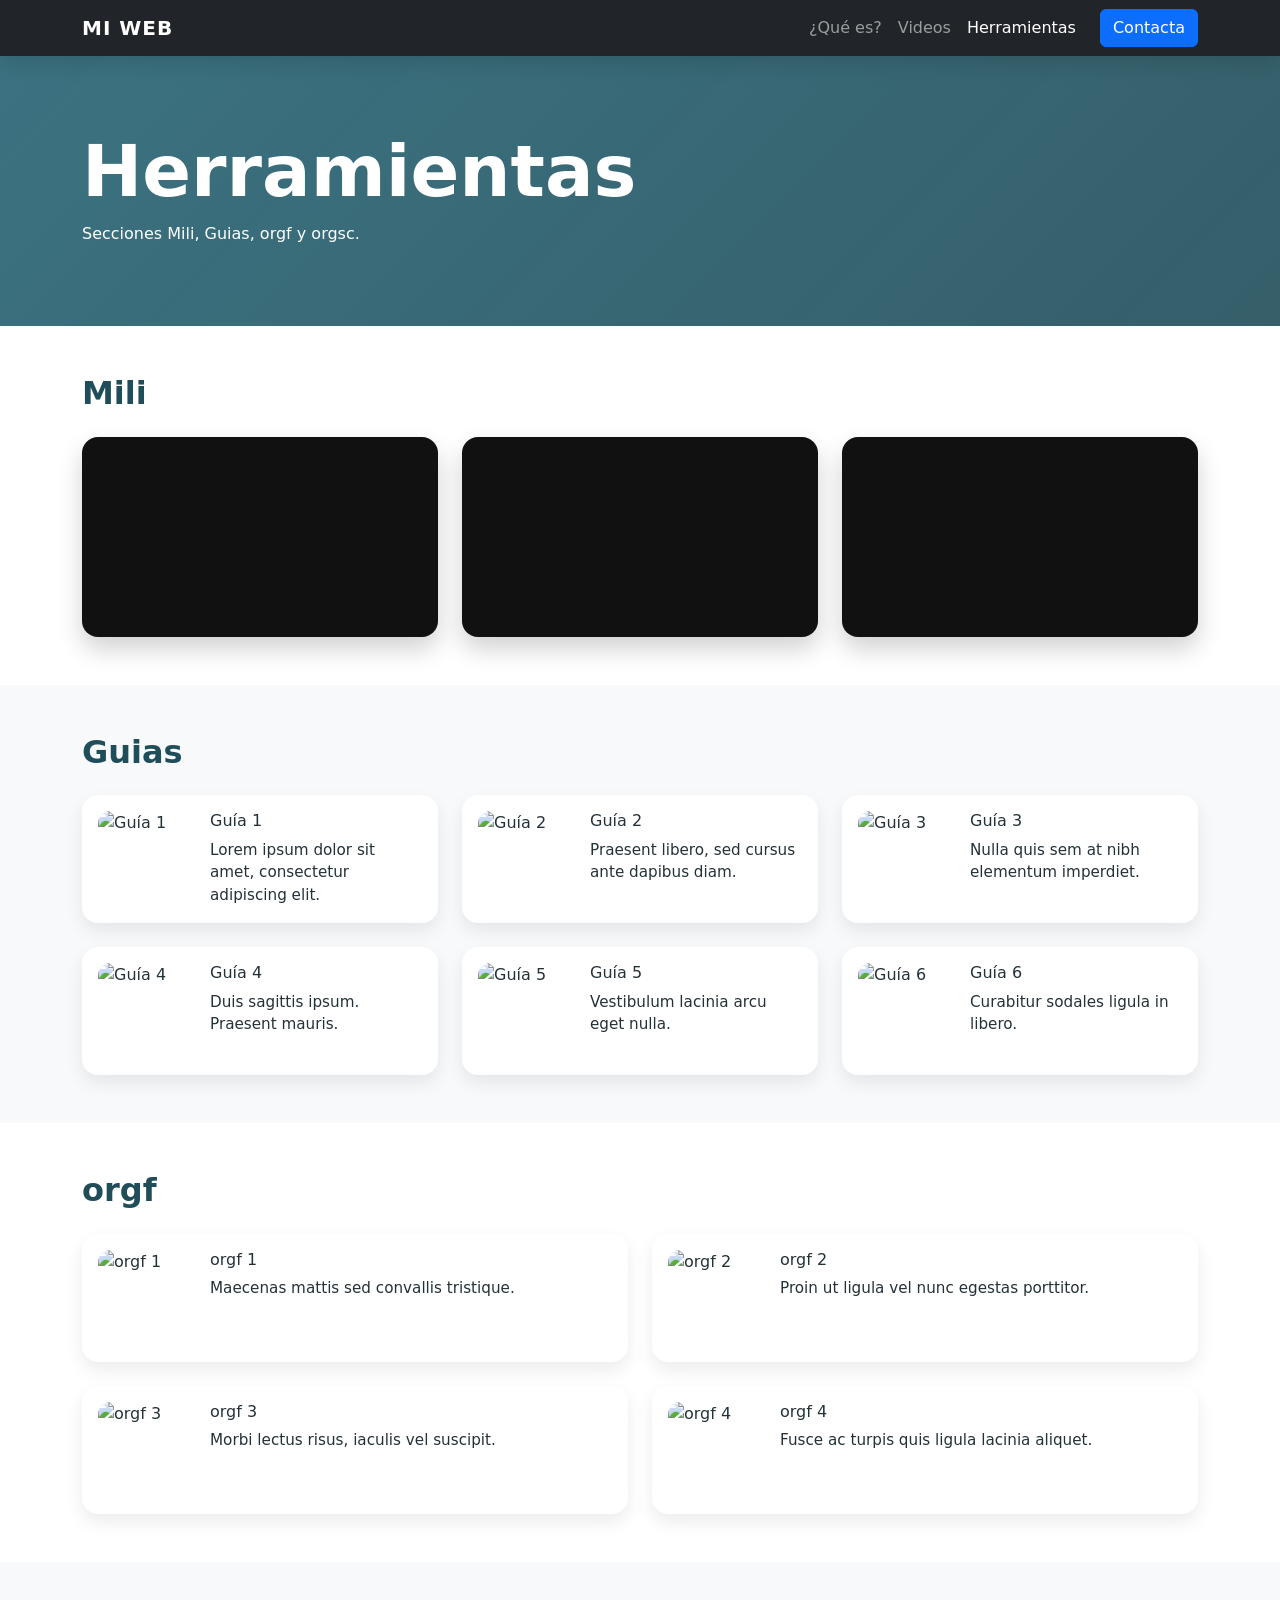
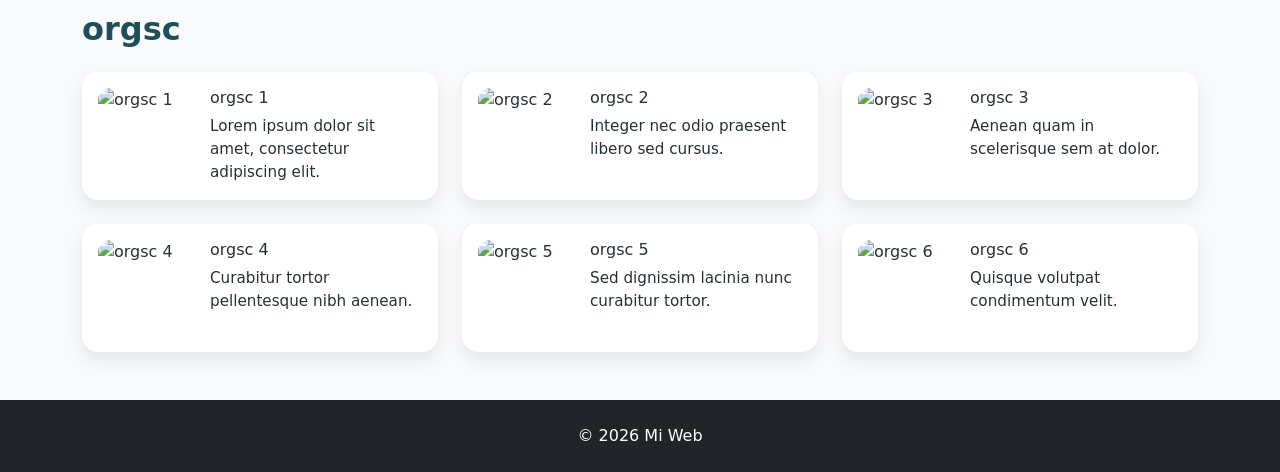
==== herramientas.html @ 8d39f9d1 "arreglar botón y popup" ====
<!doctype html>
<html lang="es">
<head>
  <meta charset="UTF-8">
  <meta name="viewport" content="width=device-width, initial-scale=1">
  <title>Herramientas</title>

  <link href="https://cdn.jsdelivr.net/npm/bootstrap@5.3.3/dist/css/bootstrap.min.css" rel="stylesheet">
  <link rel="stylesheet" href="css/styles.css">
</head>

<body>
  <nav class="navbar navbar-expand-lg navbar-dark bg-dark fixed-top">
    <div class="container">
      <a class="navbar-brand fw-bold" href="index.html">MI WEB</a>

      <button class="navbar-toggler" type="button" data-bs-toggle="collapse" data-bs-target="#menu">
        <span class="navbar-toggler-icon"></span>
      </button>

      <div class="collapse navbar-collapse" id="menu">
        <ul class="navbar-nav ms-auto align-items-lg-center">
          <li class="nav-item">
            <a class="nav-link" href="index.html">¿Qué es?</a>
          </li>

          <li class="nav-item">
            <a class="nav-link" href="videos.html">Videos</a>
          </li>

          <li class="nav-item">
            <a class="nav-link active" href="herramientas.html">Herramientas</a>
          </li>

          <li class="nav-item mt-2 mt-lg-0 ms-lg-3">
            <a class="btn btn-primary" href="index.html#contacto">
              Contacta
            </a>
          </li>
        </ul>
      </div>
    </div>
  </nav>

  <header class="page-header">
    <div class="container">
      <h1>Herramientas</h1>
      <p>Secciones Mili, Guias, orgf y orgsc.</p>
    </div>
  </header>

  <main>
    <section class="py-5">
      <div class="container">
        <h2 class="mb-4">Mili</h2>

        <div class="row g-4">
          <div class="col-md-4">
            <div class="video-frame horizontal">
              <iframe src="https://www.youtube.com/embed/dQw4w9WgXcQ" title="Mili 1" allowfullscreen></iframe>
            </div>
          </div>

          <div class="col-md-4">
            <div class="video-frame horizontal">
              <iframe src="https://www.youtube.com/embed/oHg5SJYRHA0" title="Mili 2" allowfullscreen></iframe>
            </div>
          </div>

          <div class="col-md-4">
            <div class="video-frame horizontal">
              <iframe src="https://www.youtube.com/embed/ScMzIvxBSi4" title="Mili 3" allowfullscreen></iframe>
            </div>
          </div>
        </div>
      </div>
    </section>

    <section class="py-5 bg-light">
      <div class="container">
        <h2 class="mb-4">Guias</h2>

        <div class="row g-4">
          <div class="col-md-6 col-xl-4">
            <article class="mini-item d-flex gap-3">
              <img src="https://picsum.photos/id/10/200" class="square-thumb" alt="Guía 1">
              <div>
                <h3 class="h6">Guía 1</h3>
                <p>Lorem ipsum dolor sit amet, consectetur adipiscing elit.</p>
              </div>
            </article>
          </div>

          <div class="col-md-6 col-xl-4">
            <article class="mini-item d-flex gap-3">
              <img src="https://picsum.photos/id/20/200" class="square-thumb" alt="Guía 2">
              <div>
                <h3 class="h6">Guía 2</h3>
                <p>Praesent libero, sed cursus ante dapibus diam.</p>
              </div>
            </article>
          </div>

          <div class="col-md-6 col-xl-4">
            <article class="mini-item d-flex gap-3">
              <img src="https://picsum.photos/id/30/200" class="square-thumb" alt="Guía 3">
              <div>
                <h3 class="h6">Guía 3</h3>
                <p>Nulla quis sem at nibh elementum imperdiet.</p>
              </div>
            </article>
          </div>

          <div class="col-md-6 col-xl-4">
            <article class="mini-item d-flex gap-3">
              <img src="https://picsum.photos/id/40/200" class="square-thumb" alt="Guía 4">
              <div>
                <h3 class="h6">Guía 4</h3>
                <p>Duis sagittis ipsum. Praesent mauris.</p>
              </div>
            </article>
          </div>

          <div class="col-md-6 col-xl-4">
            <article class="mini-item d-flex gap-3">
              <img src="https://picsum.photos/id/50/200" class="square-thumb" alt="Guía 5">
              <div>
                <h3 class="h6">Guía 5</h3>
                <p>Vestibulum lacinia arcu eget nulla.</p>
              </div>
            </article>
          </div>

          <div class="col-md-6 col-xl-4">
            <article class="mini-item d-flex gap-3">
              <img src="https://picsum.photos/id/60/200" class="square-thumb" alt="Guía 6">
              <div>
                <h3 class="h6">Guía 6</h3>
                <p>Curabitur sodales ligula in libero.</p>
              </div>
            </article>
          </div>
        </div>
      </div>
    </section>

    <section class="py-5">
      <div class="container">
        <h2 class="mb-4">orgf</h2>

        <div class="row g-4">
          <div class="col-md-6">
            <article class="mini-item d-flex gap-3">
              <img src="https://picsum.photos/id/70/200" class="square-thumb" alt="orgf 1">
              <div>
                <h3 class="h6">orgf 1</h3>
                <p>Maecenas mattis sed convallis tristique.</p>
              </div>
            </article>
          </div>

          <div class="col-md-6">
            <article class="mini-item d-flex gap-3">
              <img src="https://picsum.photos/id/80/200" class="square-thumb" alt="orgf 2">
              <div>
                <h3 class="h6">orgf 2</h3>
                <p>Proin ut ligula vel nunc egestas porttitor.</p>
              </div>
            </article>
          </div>

          <div class="col-md-6">
            <article class="mini-item d-flex gap-3">
              <img src="https://picsum.photos/id/90/200" class="square-thumb" alt="orgf 3">
              <div>
                <h3 class="h6">orgf 3</h3>
                <p>Morbi lectus risus, iaculis vel suscipit.</p>
              </div>
            </article>
          </div>

          <div class="col-md-6">
            <article class="mini-item d-flex gap-3">
              <img src="https://picsum.photos/id/100/200" class="square-thumb" alt="orgf 4">
              <div>
                <h3 class="h6">orgf 4</h3>
                <p>Fusce ac turpis quis ligula lacinia aliquet.</p>
              </div>
            </article>
          </div>
        </div>
      </div>
    </section>

    <section class="py-5 bg-light">
      <div class="container">
        <h2 class="mb-4">orgsc</h2>

        <div class="row g-4">
          <div class="col-md-6 col-xl-4">
            <article class="mini-item d-flex gap-3">
              <img src="https://picsum.photos/id/110/200" class="square-thumb" alt="orgsc 1">
              <div>
                <h3 class="h6">orgsc 1</h3>
                <p>Lorem ipsum dolor sit amet, consectetur adipiscing elit.</p>
              </div>
            </article>
          </div>

          <div class="col-md-6 col-xl-4">
            <article class="mini-item d-flex gap-3">
              <img src="https://picsum.photos/id/120/200" class="square-thumb" alt="orgsc 2">
              <div>
                <h3 class="h6">orgsc 2</h3>
                <p>Integer nec odio praesent libero sed cursus.</p>
              </div>
            </article>
          </div>

          <div class="col-md-6 col-xl-4">
            <article class="mini-item d-flex gap-3">
              <img src="https://picsum.photos/id/130/200" class="square-thumb" alt="orgsc 3">
              <div>
                <h3 class="h6">orgsc 3</h3>
                <p>Aenean quam in scelerisque sem at dolor.</p>
              </div>
            </article>
          </div>

          <div class="col-md-6 col-xl-4">
            <article class="mini-item d-flex gap-3">
              <img src="https://picsum.photos/id/140/200" class="square-thumb" alt="orgsc 4">
              <div>
                <h3 class="h6">orgsc 4</h3>
                <p>Curabitur tortor pellentesque nibh aenean.</p>
              </div>
            </article>
          </div>

          <div class="col-md-6 col-xl-4">
            <article class="mini-item d-flex gap-3">
              <img src="https://picsum.photos/id/150/200" class="square-thumb" alt="orgsc 5">
              <div>
                <h3 class="h6">orgsc 5</h3>
                <p>Sed dignissim lacinia nunc curabitur tortor.</p>
              </div>
            </article>
          </div>

          <div class="col-md-6 col-xl-4">
            <article class="mini-item d-flex gap-3">
              <img src="https://picsum.photos/id/160/200" class="square-thumb" alt="orgsc 6">
              <div>
                <h3 class="h6">orgsc 6</h3>
                <p>Quisque volutpat condimentum velit.</p>
              </div>
            </article>
          </div>
        </div>
      </div>
    </section>
  </main>

  <footer class="bg-dark text-white text-center py-4">
    <p class="mb-0">© 2026 Mi Web</p>
  </footer>

  <script src="https://cdn.jsdelivr.net/npm/bootstrap@5.3.3/dist/js/bootstrap.bundle.min.js"></script>
  <script src="js/scripts.js"></script>
</body>
</html>
---- css/styles.css ----
:root {
  --brand: #2b6777;
  --brand-dark: #1f4d59;
  --soft: #f4f9fb;
  --text: #243238;
}

html {
  scroll-behavior: smooth;
}

body {
  color: var(--text);
  font-family: system-ui, -apple-system, BlinkMacSystemFont, "Segoe UI", sans-serif;
}

.navbar {
  box-shadow: 0 8px 20px rgba(0, 0, 0, 0.12);
}

.navbar-brand {
  letter-spacing: 0.05em;
}

.hero {
  min-height: 75vh;
  display: grid;
  place-items: center;
  padding: 7rem 1rem 4rem;
  color: white;
  background:
    linear-gradient(135deg, rgba(43, 103, 119, 0.92), rgba(31, 77, 89, 0.9)),
    url("https://picsum.photos/id/1015/1600/900") center / cover;
}

.hero h1 {
  font-size: clamp(2.5rem, 8vw, 5rem);
  font-weight: 900;
}

.hero p {
  max-width: 750px;
  margin: 1rem auto 0;
  font-size: 1.2rem;
}

.page-header {
  padding: 8rem 0 4rem;
  color: white;
  background:
    linear-gradient(135deg, rgba(43, 103, 119, 0.92), rgba(31, 77, 89, 0.9)),
    url("https://picsum.photos/id/1018/1600/700") center / cover;
}

.page-header h1 {
  font-size: clamp(2.5rem, 8vw, 4.5rem);
  font-weight: 900;
}

h2 {
  color: var(--brand-dark);
  font-weight: 800;
}

.video-frame {
  position: relative;
  width: 100%;
  overflow: hidden;
  border-radius: 1rem;
  background: #111;
  box-shadow: 0 12px 24px rgba(0, 0, 0, 0.18);
}

.video-frame.horizontal {
  aspect-ratio: 16 / 9;
}

.video-frame.vertical {
  aspect-ratio: 9 / 16;
  max-width: 270px;
  margin-inline: auto;
}

.video-frame iframe {
  position: absolute;
  inset: 0;
  width: 100%;
  height: 100%;
  border: 0;
}

.mini-item {
  height: 100%;
  padding: 1rem;
  border-radius: 1rem;
  background: white;
  box-shadow: 0 8px 18px rgba(0, 0, 0, 0.08);
}

.mini-item p {
  margin-bottom: 0;
  font-size: 0.95rem;
}

.square-thumb {
  width: 96px;
  height: 96px;
  min-width: 96px;
  object-fit: cover;
  border-radius: 0.8rem;
}

.modal-content {
  border: 0;
  border-radius: 1.2rem;
  overflow: hidden;
}

/* Corrección para que el formulario tenga scroll */
.contact-modal-dialog {
  max-height: calc(100vh - 2rem);
}

.contact-modal-dialog .modal-content {
  max-height: calc(100vh - 2rem);
}

.contact-modal-body {
  max-height: 65vh;
  overflow-y: auto;
  padding-right: 1rem;
}

.contact-modal-footer {
  position: sticky;
  bottom: 0;
  background: white;
  z-index: 5;
  border-top: 1px solid #dee2e6;
}

footer {
  margin-top: 0;
}

@media (max-width: 768px) {
  .hero {
    min-height: 65vh;
  }

  .square-thumb {
    width: 82px;
    height: 82px;
    min-width: 82px;
  }

  .contact-modal-body {
    max-height: 60vh;
  }
}
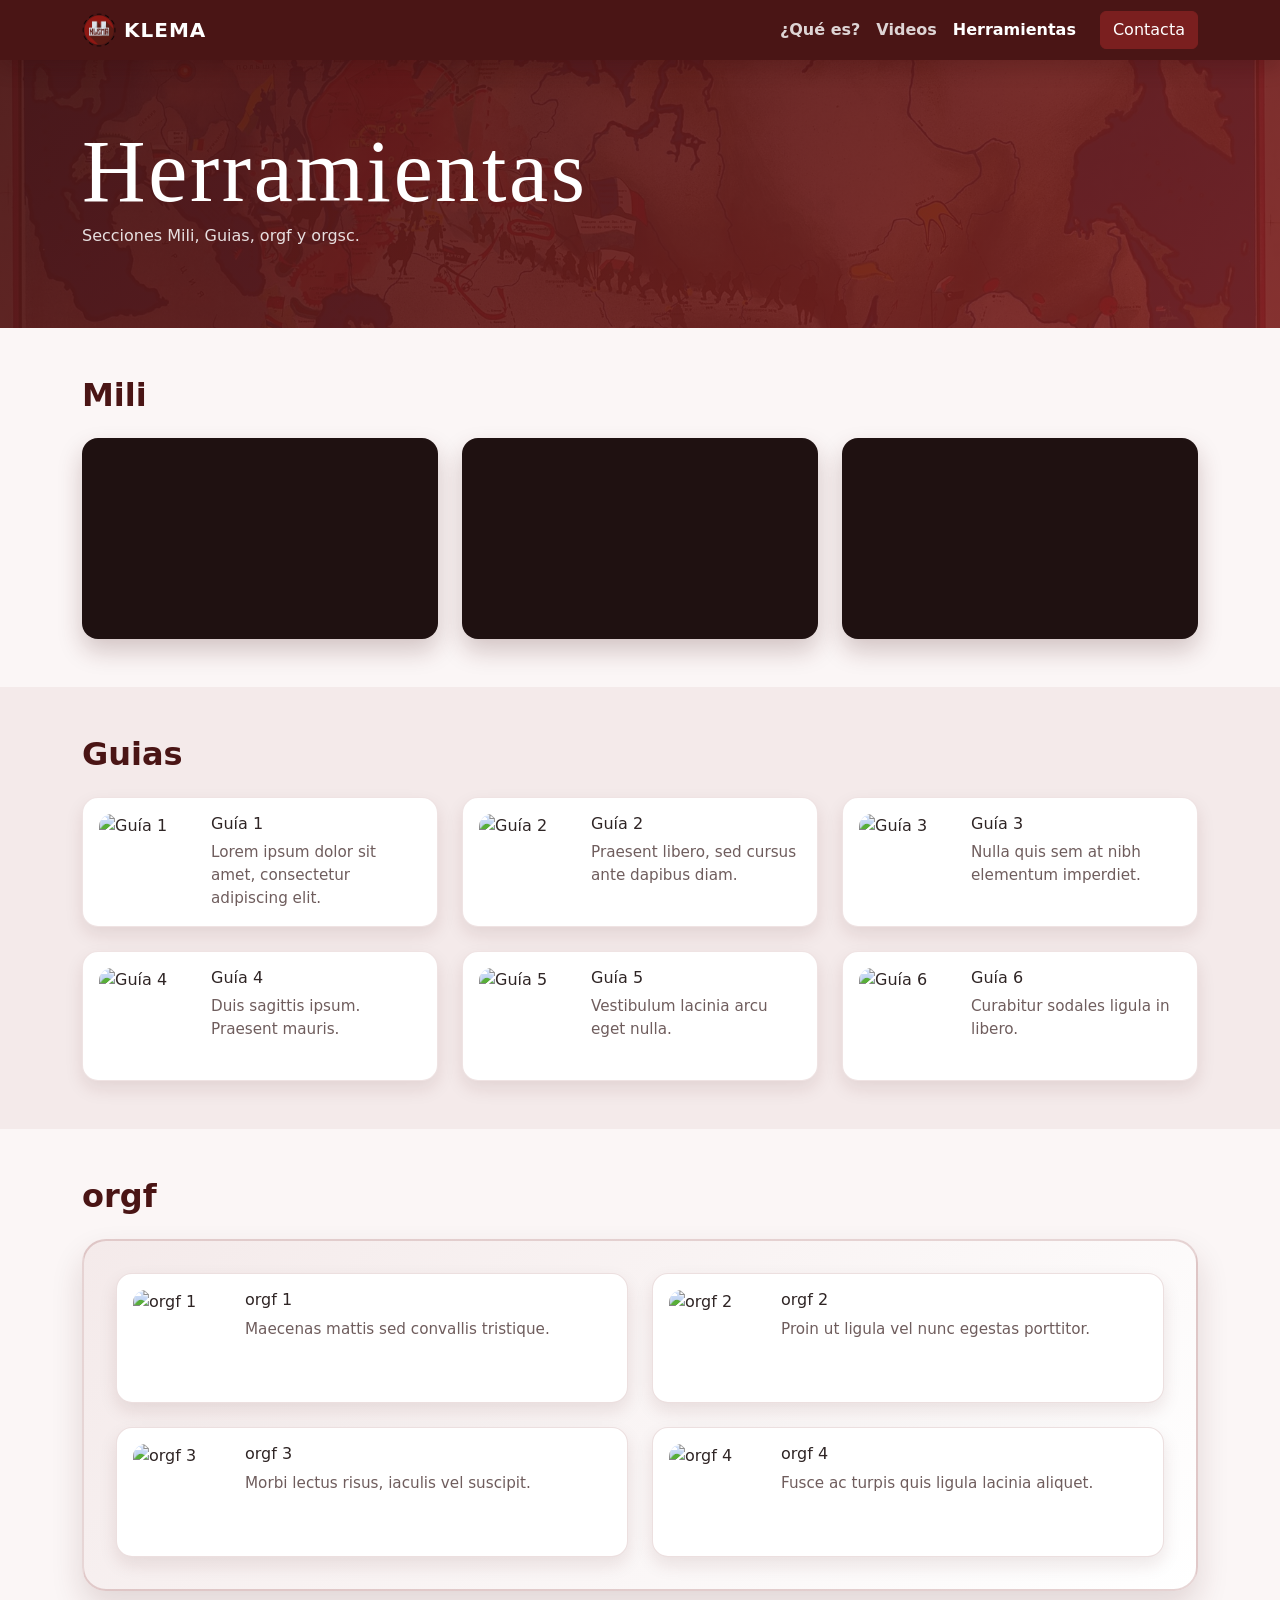
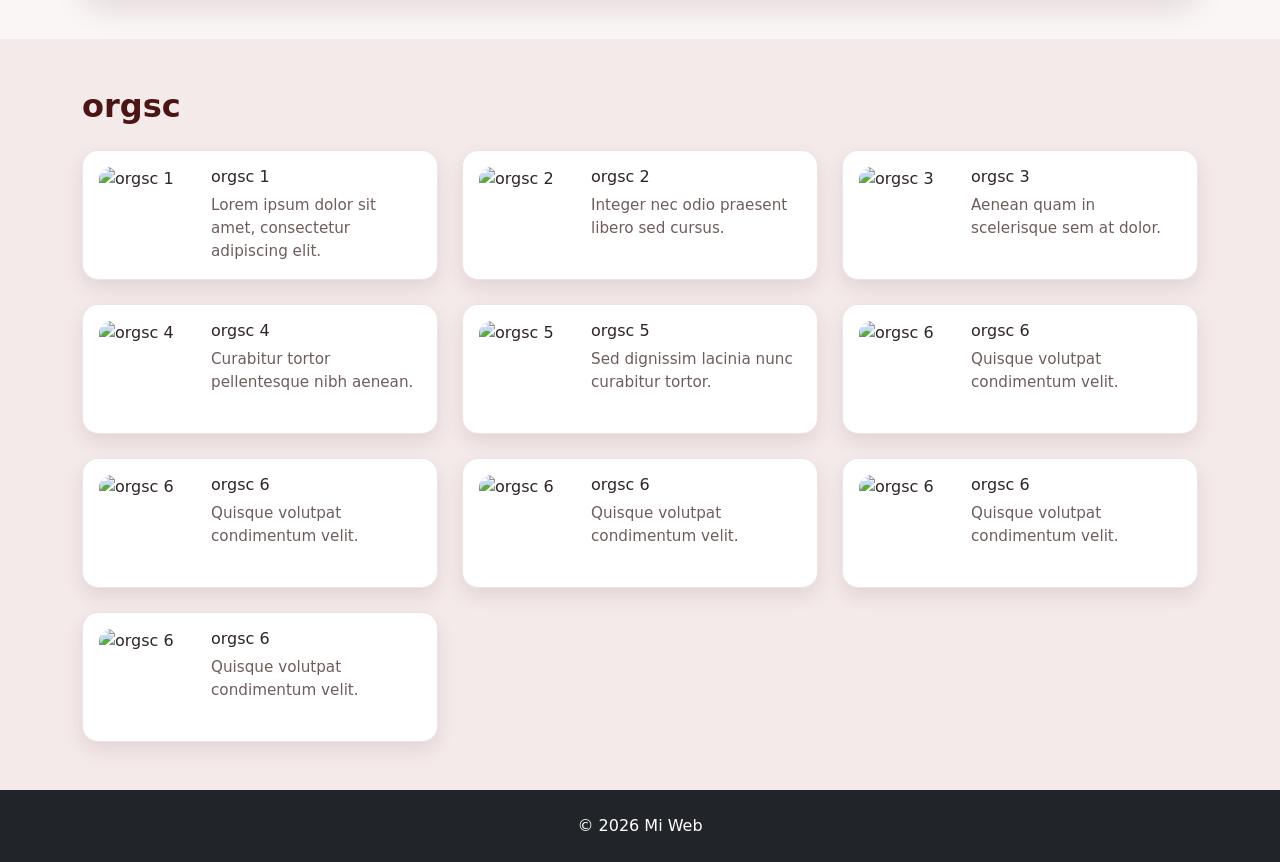
==== commit 3e2cea62: "fondo y logos" ====
--- a/herramientas.html
+++ b/herramientas.html
@@ -7,12 +7,16 @@
 
   <link href="https://cdn.jsdelivr.net/npm/bootstrap@5.3.3/dist/css/bootstrap.min.css" rel="stylesheet">
   <link rel="stylesheet" href="css/styles.css">
+  <link rel="icon" type="image/png" href="imagenes/logo/Mesa de trabajo 2 copia.png">
 </head>
 
 <body>
   <nav class="navbar navbar-expand-lg navbar-dark bg-dark fixed-top">
     <div class="container">
-      <a class="navbar-brand fw-bold" href="index.html">MI WEB</a>
+      <a class="navbar-brand fw-bold d-flex align-items-center gap-2" href="index.html">
+       <img src="imagenes/logo/Mesa de trabajo 2.png" alt="Logo de Mi Web" class="navbar-logo">
+       <span>KLEMA</span>
+      </a>
 
       <button class="navbar-toggler" type="button" data-bs-toggle="collapse" data-bs-target="#menu">
         <span class="navbar-toggler-icon"></span>
@@ -144,53 +148,56 @@
       </div>
     </section>
 
-    <section class="py-5">
-      <div class="container">
-        <h2 class="mb-4">orgf</h2>
-
-        <div class="row g-4">
-          <div class="col-md-6">
-            <article class="mini-item d-flex gap-3">
-              <img src="https://picsum.photos/id/70/200" class="square-thumb" alt="orgf 1">
-              <div>
-                <h3 class="h6">orgf 1</h3>
-                <p>Maecenas mattis sed convallis tristique.</p>
-              </div>
-            </article>
-          </div>
-
-          <div class="col-md-6">
-            <article class="mini-item d-flex gap-3">
-              <img src="https://picsum.photos/id/80/200" class="square-thumb" alt="orgf 2">
-              <div>
-                <h3 class="h6">orgf 2</h3>
-                <p>Proin ut ligula vel nunc egestas porttitor.</p>
-              </div>
-            </article>
-          </div>
-
-          <div class="col-md-6">
-            <article class="mini-item d-flex gap-3">
-              <img src="https://picsum.photos/id/90/200" class="square-thumb" alt="orgf 3">
-              <div>
-                <h3 class="h6">orgf 3</h3>
-                <p>Morbi lectus risus, iaculis vel suscipit.</p>
-              </div>
-            </article>
-          </div>
-
-          <div class="col-md-6">
-            <article class="mini-item d-flex gap-3">
-              <img src="https://picsum.photos/id/100/200" class="square-thumb" alt="orgf 4">
-              <div>
-                <h3 class="h6">orgf 4</h3>
-                <p>Fusce ac turpis quis ligula lacinia aliquet.</p>
-              </div>
-            </article>
-          </div>
-        </div>
-      </div>
-    </section>
+<section class="py-5">
+  <div class="container">
+    <h2 class="mb-4">orgf</h2>
+
+    <div class="orgf-box">
+      <div class="row g-4">
+        <div class="col-md-6">
+          <article class="mini-item d-flex gap-3">
+            <img src="https://picsum.photos/id/70/200" class="square-thumb" alt="orgf 1">
+            <div>
+              <h3 class="h6">orgf 1</h3>
+              <p>Maecenas mattis sed convallis tristique.</p>
+            </div>
+          </article>
+        </div>
+
+        <div class="col-md-6">
+          <article class="mini-item d-flex gap-3">
+            <img src="https://picsum.photos/id/80/200" class="square-thumb" alt="orgf 2">
+            <div>
+              <h3 class="h6">orgf 2</h3>
+              <p>Proin ut ligula vel nunc egestas porttitor.</p>
+            </div>
+          </article>
+        </div>
+
+        <div class="col-md-6">
+          <article class="mini-item d-flex gap-3">
+            <img src="https://picsum.photos/id/90/200" class="square-thumb" alt="orgf 3">
+            <div>
+              <h3 class="h6">orgf 3</h3>
+              <p>Morbi lectus risus, iaculis vel suscipit.</p>
+            </div>
+          </article>
+        </div>
+
+        <div class="col-md-6">
+          <article class="mini-item d-flex gap-3">
+            <img src="https://picsum.photos/id/100/200" class="square-thumb" alt="orgf 4">
+            <div>
+              <h3 class="h6">orgf 4</h3>
+              <p>Fusce ac turpis quis ligula lacinia aliquet.</p>
+            </div>
+          </article>
+        </div>
+      </div>
+    </div>
+
+  </div>
+</section>
 
     <section class="py-5 bg-light">
       <div class="container">
@@ -243,6 +250,46 @@
               <div>
                 <h3 class="h6">orgsc 5</h3>
                 <p>Sed dignissim lacinia nunc curabitur tortor.</p>
+              </div>
+            </article>
+          </div>
+
+          <div class="col-md-6 col-xl-4">
+            <article class="mini-item d-flex gap-3">
+              <img src="https://picsum.photos/id/160/200" class="square-thumb" alt="orgsc 6">
+              <div>
+                <h3 class="h6">orgsc 6</h3>
+                <p>Quisque volutpat condimentum velit.</p>
+              </div>
+            </article>
+          </div>
+
+          <div class="col-md-6 col-xl-4">
+            <article class="mini-item d-flex gap-3">
+              <img src="https://picsum.photos/id/160/200" class="square-thumb" alt="orgsc 6">
+              <div>
+                <h3 class="h6">orgsc 6</h3>
+                <p>Quisque volutpat condimentum velit.</p>
+              </div>
+            </article>
+          </div>
+
+          <div class="col-md-6 col-xl-4">
+            <article class="mini-item d-flex gap-3">
+              <img src="https://picsum.photos/id/160/200" class="square-thumb" alt="orgsc 6">
+              <div>
+                <h3 class="h6">orgsc 6</h3>
+                <p>Quisque volutpat condimentum velit.</p>
+              </div>
+            </article>
+          </div>
+
+          <div class="col-md-6 col-xl-4">
+            <article class="mini-item d-flex gap-3">
+              <img src="https://picsum.photos/id/160/200" class="square-thumb" alt="orgsc 6">
+              <div>
+                <h3 class="h6">orgsc 6</h3>
+                <p>Quisque volutpat condimentum velit.</p>
               </div>
             </article>
           </div>
--- a/css/styles.css
+++ b/css/styles.css
@@ -1,8 +1,20 @@
+@font-face {
+  font-family: "Regensburg";
+  src: url("../fonts/Regensburg.ttf") format("truetype");
+  font-weight: normal;
+  font-style: normal;
+  font-display: swap;
+}
+
 :root {
-  --brand: #2b6777;
-  --brand-dark: #1f4d59;
-  --soft: #f4f9fb;
-  --text: #243238;
+  --rojo-principal: #7a1f1f;
+  --rojo-oscuro: #4a1515;
+  --rojo-medio: #9a3434;
+  --rojo-suave: #f4eaea;
+  --rojo-fondo: #fbf6f6;
+  --gris-texto: #2f2525;
+  --gris-suave: #6f5d5d;
+  --blanco: #ffffff;
 }
 
 html {
@@ -10,18 +22,47 @@
 }
 
 body {
-  color: var(--text);
+  color: var(--gris-texto);
+  background-color: var(--rojo-fondo);
   font-family: system-ui, -apple-system, BlinkMacSystemFont, "Segoe UI", sans-serif;
 }
 
+/* NAVBAR */
 .navbar {
-  box-shadow: 0 8px 20px rgba(0, 0, 0, 0.12);
+  background-color: var(--rojo-oscuro) !important;
+  box-shadow: 0 8px 20px rgba(50, 10, 10, 0.22);
 }
 
 .navbar-brand {
   letter-spacing: 0.05em;
 }
 
+.nav-link {
+  color: rgba(255, 255, 255, 0.82);
+  font-weight: 600;
+}
+
+.nav-link:hover,
+.nav-link.active {
+  color: #ffffff !important;
+}
+
+/* BOTONES */
+.btn-primary {
+  --bs-btn-bg: var(--rojo-principal);
+  --bs-btn-border-color: var(--rojo-principal);
+  --bs-btn-hover-bg: var(--rojo-oscuro);
+  --bs-btn-hover-border-color: var(--rojo-oscuro);
+  --bs-btn-active-bg: var(--rojo-oscuro);
+  --bs-btn-active-border-color: var(--rojo-oscuro);
+}
+
+.btn-light {
+  color: var(--rojo-oscuro);
+  font-weight: 700;
+}
+
+/* HERO */
 .hero {
   min-height: 75vh;
   display: grid;
@@ -29,46 +70,83 @@
   padding: 7rem 1rem 4rem;
   color: white;
   background:
-    linear-gradient(135deg, rgba(43, 103, 119, 0.92), rgba(31, 77, 89, 0.9)),
-    url("https://picsum.photos/id/1015/1600/900") center / cover;
+    linear-gradient(135deg, rgba(74, 21, 21, 0.94), rgba(122, 31, 31, 0.88)),
+    url("../imagenes/fondos/g7001sm.gct00411_3.webp") center / cover;
 }
 
 .hero h1 {
-  font-size: clamp(2.5rem, 8vw, 5rem);
-  font-weight: 900;
+  font-family: "Regensburg", Georgia, "Times New Roman", serif;
+  font-size: clamp(3rem, 9vw, 6.5rem);
+  font-weight: normal;
+  letter-spacing: 0.03em;
+  line-height: 1;
 }
 
 .hero p {
   max-width: 750px;
   margin: 1rem auto 0;
   font-size: 1.2rem;
-}
-
+  color: rgba(255, 255, 255, 0.88);
+}
+
+/* CABECERAS DE PÁGINA */
 .page-header {
   padding: 8rem 0 4rem;
   color: white;
   background:
-    linear-gradient(135deg, rgba(43, 103, 119, 0.92), rgba(31, 77, 89, 0.9)),
-    url("https://picsum.photos/id/1018/1600/700") center / cover;
+    linear-gradient(135deg, rgba(74, 21, 21, 0.94), rgba(122, 31, 31, 0.9)),
+    url("../imagenes/fondos/g7001sm.gct00411_3.webp") center / cover;
 }
 
 .page-header h1 {
-  font-size: clamp(2.5rem, 8vw, 4.5rem);
-  font-weight: 900;
-}
-
+  font-family: "Regensburg", Georgia, "Times New Roman", serif;
+  font-size: clamp(3rem, 8vw, 5.5rem);
+  font-weight: normal;
+  letter-spacing: 0.03em;
+  line-height: 1;
+}
+
+.page-header p {
+  color: rgba(255, 255, 255, 0.86);
+}
+
+/* TÍTULOS */
 h2 {
-  color: var(--brand-dark);
+  color: var(--rojo-oscuro);
   font-weight: 800;
 }
 
+h3,
+h4,
+h5,
+h6 {
+  color: var(--rojo-principal);
+}
+
+/* SECCIONES */
+section {
+  background-color: var(--rojo-fondo);
+}
+
+.bg-light {
+  background-color: var(--rojo-suave) !important;
+}
+
+/* IMÁGENES */
+img.rounded,
+.rounded-media {
+  border-radius: 1rem;
+  box-shadow: 0 12px 24px rgba(74, 21, 21, 0.18);
+}
+
+/* VÍDEOS */
 .video-frame {
   position: relative;
   width: 100%;
   overflow: hidden;
   border-radius: 1rem;
-  background: #111;
-  box-shadow: 0 12px 24px rgba(0, 0, 0, 0.18);
+  background: #1f1111;
+  box-shadow: 0 12px 24px rgba(74, 21, 21, 0.22);
 }
 
 .video-frame.horizontal {
@@ -89,17 +167,20 @@
   border: 0;
 }
 
+/* TARJETAS */
 .mini-item {
   height: 100%;
   padding: 1rem;
   border-radius: 1rem;
-  background: white;
-  box-shadow: 0 8px 18px rgba(0, 0, 0, 0.08);
+  background: var(--blanco);
+  border: 1px solid rgba(122, 31, 31, 0.12);
+  box-shadow: 0 8px 18px rgba(74, 21, 21, 0.1);
 }
 
 .mini-item p {
   margin-bottom: 0;
   font-size: 0.95rem;
+  color: var(--gris-suave);
 }
 
 .square-thumb {
@@ -110,13 +191,28 @@
   border-radius: 0.8rem;
 }
 
+/* MODAL */
 .modal-content {
   border: 0;
   border-radius: 1.2rem;
   overflow: hidden;
 }
 
-/* Corrección para que el formulario tenga scroll */
+.modal-header {
+  background-color: var(--rojo-principal) !important;
+}
+
+.modal-title {
+  color: white;
+}
+
+.alert-info {
+  color: var(--rojo-oscuro);
+  background-color: var(--rojo-suave);
+  border-color: rgba(122, 31, 31, 0.18);
+}
+
+/* Scroll del formulario */
 .contact-modal-dialog {
   max-height: calc(100vh - 2rem);
 }
@@ -136,13 +232,23 @@
   bottom: 0;
   background: white;
   z-index: 5;
-  border-top: 1px solid #dee2e6;
-}
-
+  border-top: 1px solid rgba(122, 31, 31, 0.18);
+}
+
+/* FORMULARIOS */
+.form-control:focus,
+.form-select:focus {
+  border-color: var(--rojo-medio);
+  box-shadow: 0 0 0 0.25rem rgba(122, 31, 31, 0.18);
+}
+
+/* FOOTER */
 footer {
   margin-top: 0;
-}
-
+  background-color: var(--rojo-oscuro) !important;
+}
+
+/* RESPONSIVE */
 @media (max-width: 768px) {
   .hero {
     min-height: 65vh;
@@ -157,4 +263,27 @@
   .contact-modal-body {
     max-height: 60vh;
   }
+}
+
+.orgf-box {
+  background: linear-gradient(135deg, #f4eaea, #ffffff);
+  border: 2px solid rgba(122, 31, 31, 0.18);
+  border-radius: 1.5rem;
+  padding: 2rem;
+  box-shadow: 0 16px 32px rgba(74, 21, 21, 0.14);
+}
+
+.orgf-box .mini-item {
+  border: 1px solid rgba(122, 31, 31, 0.14);
+}
+.navbar-logo {
+  width: 34px;
+  height: 34px;
+  object-fit: contain;
+}
+
+@media (max-width: 768px) {
+  .orgf-box {
+    padding: 1.25rem;
+  }
 }
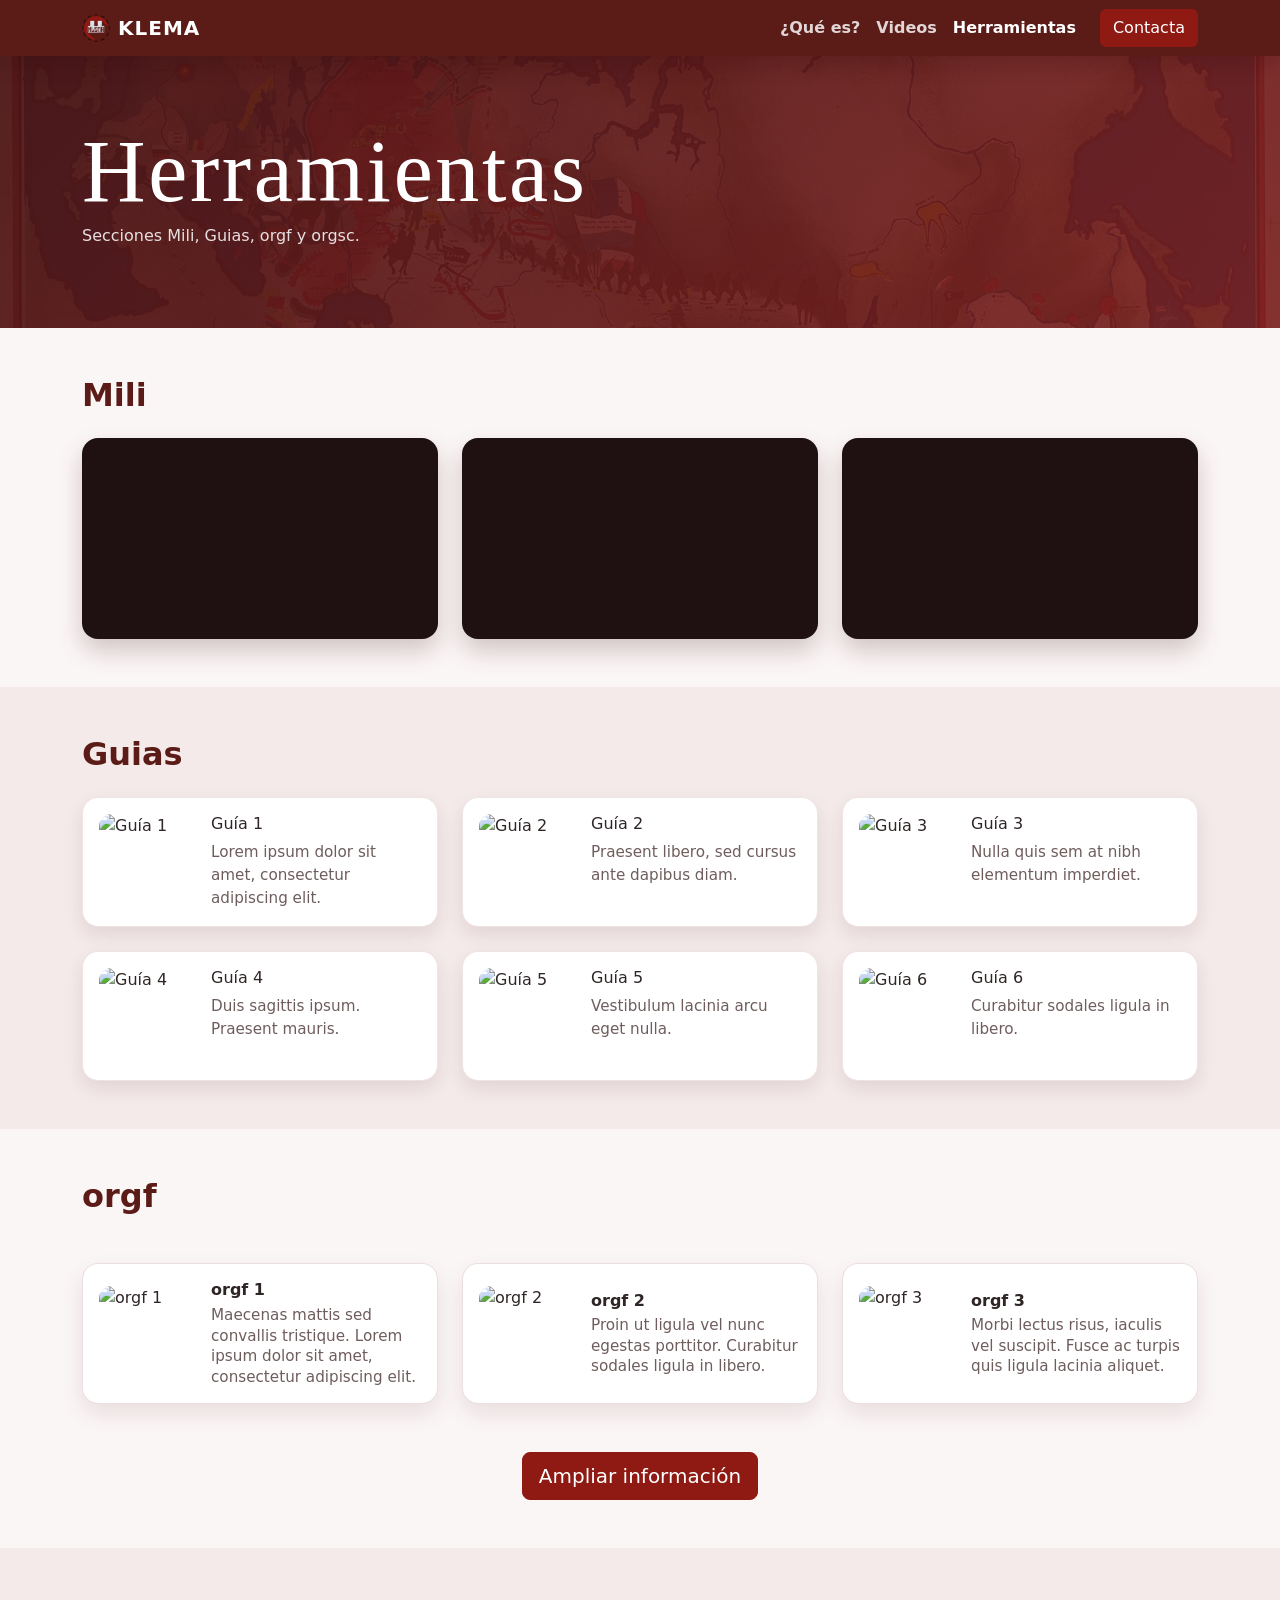
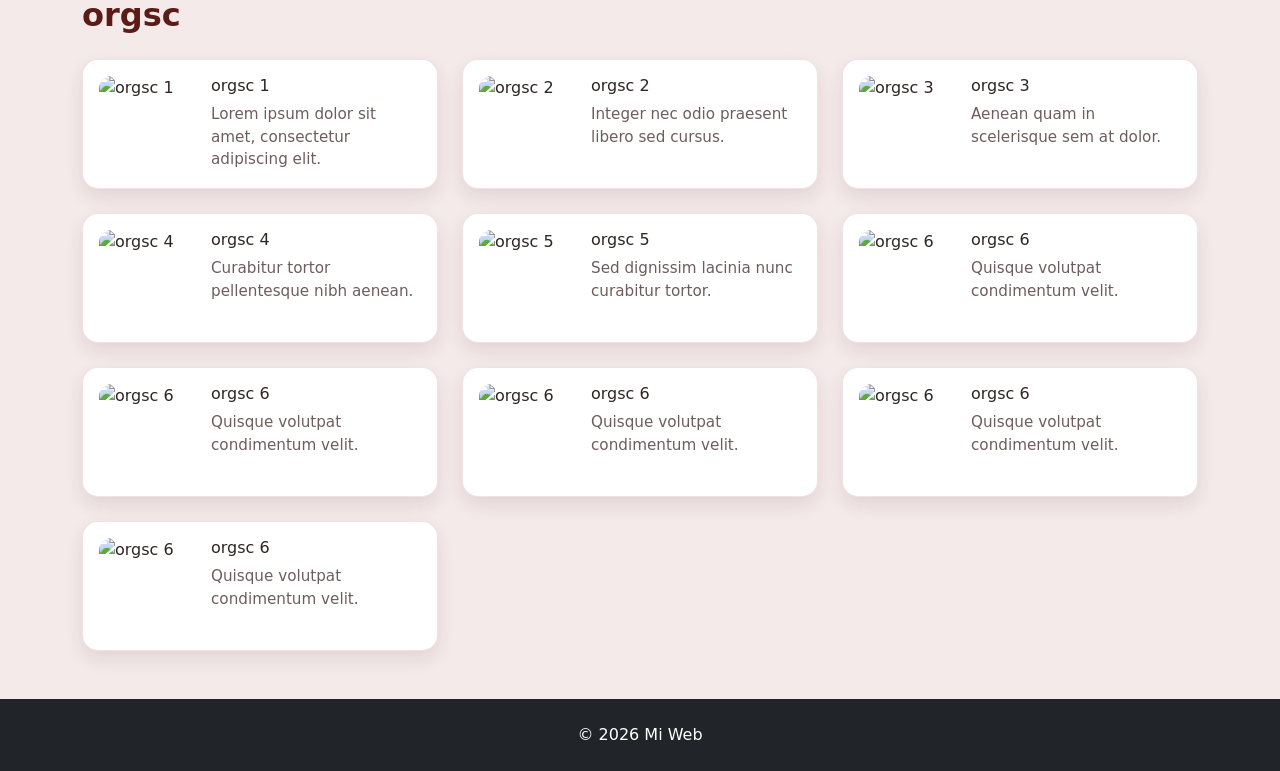
==== commit eb3554ab: "cambios color y mas cosas" ====
--- a/herramientas.html
+++ b/herramientas.html
@@ -152,50 +152,59 @@
   <div class="container">
     <h2 class="mb-4">orgf</h2>
 
-    <div class="orgf-box">
-      <div class="row g-4">
-        <div class="col-md-6">
-          <article class="mini-item d-flex gap-3">
+      <div class="row g-4 orgf-row">
+        <div class="col-lg-4">
+          <article class="mini-item orgf-card d-flex gap-3">
             <img src="https://picsum.photos/id/70/200" class="square-thumb" alt="orgf 1">
-            <div>
+
+            <div class="orgf-card-content">
               <h3 class="h6">orgf 1</h3>
-              <p>Maecenas mattis sed convallis tristique.</p>
+
+              <p>
+                Maecenas mattis sed convallis tristique. Lorem ipsum dolor sit amet,
+                consectetur adipiscing elit.
+              </p>
             </div>
           </article>
         </div>
 
-        <div class="col-md-6">
-          <article class="mini-item d-flex gap-3">
+        <div class="col-lg-4">
+          <article class="mini-item orgf-card d-flex gap-3">
             <img src="https://picsum.photos/id/80/200" class="square-thumb" alt="orgf 2">
-            <div>
+
+            <div class="orgf-card-content">
               <h3 class="h6">orgf 2</h3>
-              <p>Proin ut ligula vel nunc egestas porttitor.</p>
+
+              <p>
+                Proin ut ligula vel nunc egestas porttitor. Curabitur sodales ligula
+                in libero.
+              </p>
             </div>
           </article>
         </div>
 
-        <div class="col-md-6">
-          <article class="mini-item d-flex gap-3">
+        <div class="col-lg-4">
+          <article class="mini-item orgf-card d-flex gap-3">
             <img src="https://picsum.photos/id/90/200" class="square-thumb" alt="orgf 3">
-            <div>
+
+            <div class="orgf-card-content">
               <h3 class="h6">orgf 3</h3>
-              <p>Morbi lectus risus, iaculis vel suscipit.</p>
+
+              <p>
+                Morbi lectus risus, iaculis vel suscipit. Fusce ac turpis quis ligula
+                lacinia aliquet.
+              </p>
             </div>
           </article>
         </div>
-
-        <div class="col-md-6">
-          <article class="mini-item d-flex gap-3">
-            <img src="https://picsum.photos/id/100/200" class="square-thumb" alt="orgf 4">
-            <div>
-              <h3 class="h6">orgf 4</h3>
-              <p>Fusce ac turpis quis ligula lacinia aliquet.</p>
-            </div>
-          </article>
-        </div>
-      </div>
-    </div>
-
+      </div>
+      
+      <div class="text-center mt-5">
+        <a href="orgf.html" class="btn btn-primary btn-lg">
+          Ampliar información
+        </a>
+      </div>
+    
   </div>
 </section>
 
--- a/css/styles.css
+++ b/css/styles.css
@@ -7,8 +7,8 @@
 }
 
 :root {
-  --rojo-principal: #7a1f1f;
-  --rojo-oscuro: #4a1515;
+  --rojo-principal: #8f1913;
+  --rojo-oscuro: #5b1b16;
   --rojo-medio: #9a3434;
   --rojo-suave: #f4eaea;
   --rojo-fondo: #fbf6f6;
@@ -46,6 +46,14 @@
 .nav-link.active {
   color: #ffffff !important;
 }
+
+.navbar-logo {
+  width: 28px;
+  height: 28px;
+  object-fit: contain;
+}
+
+
 
 /* BOTONES */
 .btn-primary {
@@ -132,6 +140,33 @@
   background-color: var(--rojo-suave) !important;
 }
 
+.section-heading {
+  max-width: 760px;
+  margin-bottom: 3rem;
+}
+
+.section-heading .section-label {
+  display: inline-block;
+  margin-bottom: 0.75rem;
+  color: var(--rojo-principal);
+  font-size: 0.8rem;
+  font-weight: 800;
+  letter-spacing: 0.16em;
+  text-transform: uppercase;
+}
+
+.section-heading h2 {
+  margin-bottom: 0.75rem;
+  font-size: clamp(2.2rem, 5vw, 4rem);
+}
+
+.section-heading p {
+  color: var(--gris-suave);
+  font-size: 1.05rem;
+  margin-bottom: 0;
+}
+
+
 /* IMÁGENES */
 img.rounded,
 .rounded-media {
@@ -212,7 +247,7 @@
   border-color: rgba(122, 31, 31, 0.18);
 }
 
-/* Scroll del formulario */
+/* Scrol del formulario */
 .contact-modal-dialog {
   max-height: calc(100vh - 2rem);
 }
@@ -248,7 +283,7 @@
   background-color: var(--rojo-oscuro) !important;
 }
 
-/* RESPONSIVE */
+/* RESPONSIVE1 */
 @media (max-width: 768px) {
   .hero {
     min-height: 65vh;
@@ -265,21 +300,129 @@
   }
 }
 
-.orgf-box {
-  background: linear-gradient(135deg, #f4eaea, #ffffff);
-  border: 2px solid rgba(122, 31, 31, 0.18);
-  border-radius: 1.5rem;
-  padding: 2rem;
-  box-shadow: 0 16px 32px rgba(74, 21, 21, 0.14);
-}
-
-.orgf-box .mini-item {
+/* parte de orgs f */
+
+
+.orgf-section {
+  background-color: transparent;
+}
+
+.orgf-row {
+  margin-top: 0;
+}
+
+.orgf-card {
+  min-height: 132px;
+  height: 100%;
+  align-items: center;
+  background: #ffffff;
   border: 1px solid rgba(122, 31, 31, 0.14);
-}
-.navbar-logo {
-  width: 34px;
-  height: 34px;
-  object-fit: contain;
+  box-shadow: 0 10px 22px rgba(74, 21, 21, 0.1);
+  transition:
+    transform 0.3s ease,
+    box-shadow 0.3s ease,
+    border-color 0.3s ease;
+}
+
+.orgf-card:hover {
+  transform: translateY(-6px);
+  border-color: rgba(122, 31, 31, 0.28);
+  box-shadow: 0 18px 32px rgba(74, 21, 21, 0.18);
+}
+
+.orgf-card .square-thumb {
+  width: 92px;
+  height: 92px;
+  min-width: 92px;
+}
+
+.orgf-card-content {
+  display: flex;
+  flex-direction: column;
+  justify-content: center;
+  min-height: 92px;
+}
+
+.orgf-card-content h3 {
+  margin-bottom: 0.35rem;
+  font-weight: 800;
+}
+
+.orgf-card-content p {
+  margin-bottom: 0;
+  line-height: 1.35;
+  display: -webkit-box;
+  -webkit-box-orient: vertical;
+  overflow: hidden;
+}
+
+@media (max-width: 991px) {
+  .section-heading {
+    margin-bottom: 2rem;
+  }
+
+  .orgf-card {
+    min-height: 120px;
+  }
+}
+
+@media (max-width: 576px) {
+  .orgf-card {
+    align-items: flex-start;
+  }
+
+  .orgf-card .square-thumb {
+    width: 82px;
+    height: 82px;
+    min-width: 82px;
+  }
+
+  .orgf-card-content {
+    min-height: 82px;
+  }
+}
+
+
+.orgf-card:hover {
+  transform: translateY(-8px);
+  box-shadow: 0 22px 38px rgba(74, 21, 21, 0.24);
+}
+
+.orgf-card .square-thumb {
+  width: 96px;
+  height: 96px;
+  min-width: 96px;
+}
+
+.orgf-card-content {
+  display: flex;
+  flex-direction: column;
+  justify-content: center;
+  min-height: 96px;
+}
+
+.orgf-card-content h3 {
+  margin-bottom: 0.35rem;
+}
+
+.orgf-card-content p {
+  margin-bottom: 0;
+  line-height: 1.35;
+  display: -webkit-box;
+  -webkit-box-orient: vertical;
+  overflow: hidden;
+}
+
+.text-four-lines {
+  display: -webkit-box;
+  -webkit-box-orient: vertical;
+  overflow: hidden;
+}
+
+@media (max-width: 991px) {
+  .orgf-box .mini-item {
+    min-height: auto;
+  }
 }
 
 @media (max-width: 768px) {
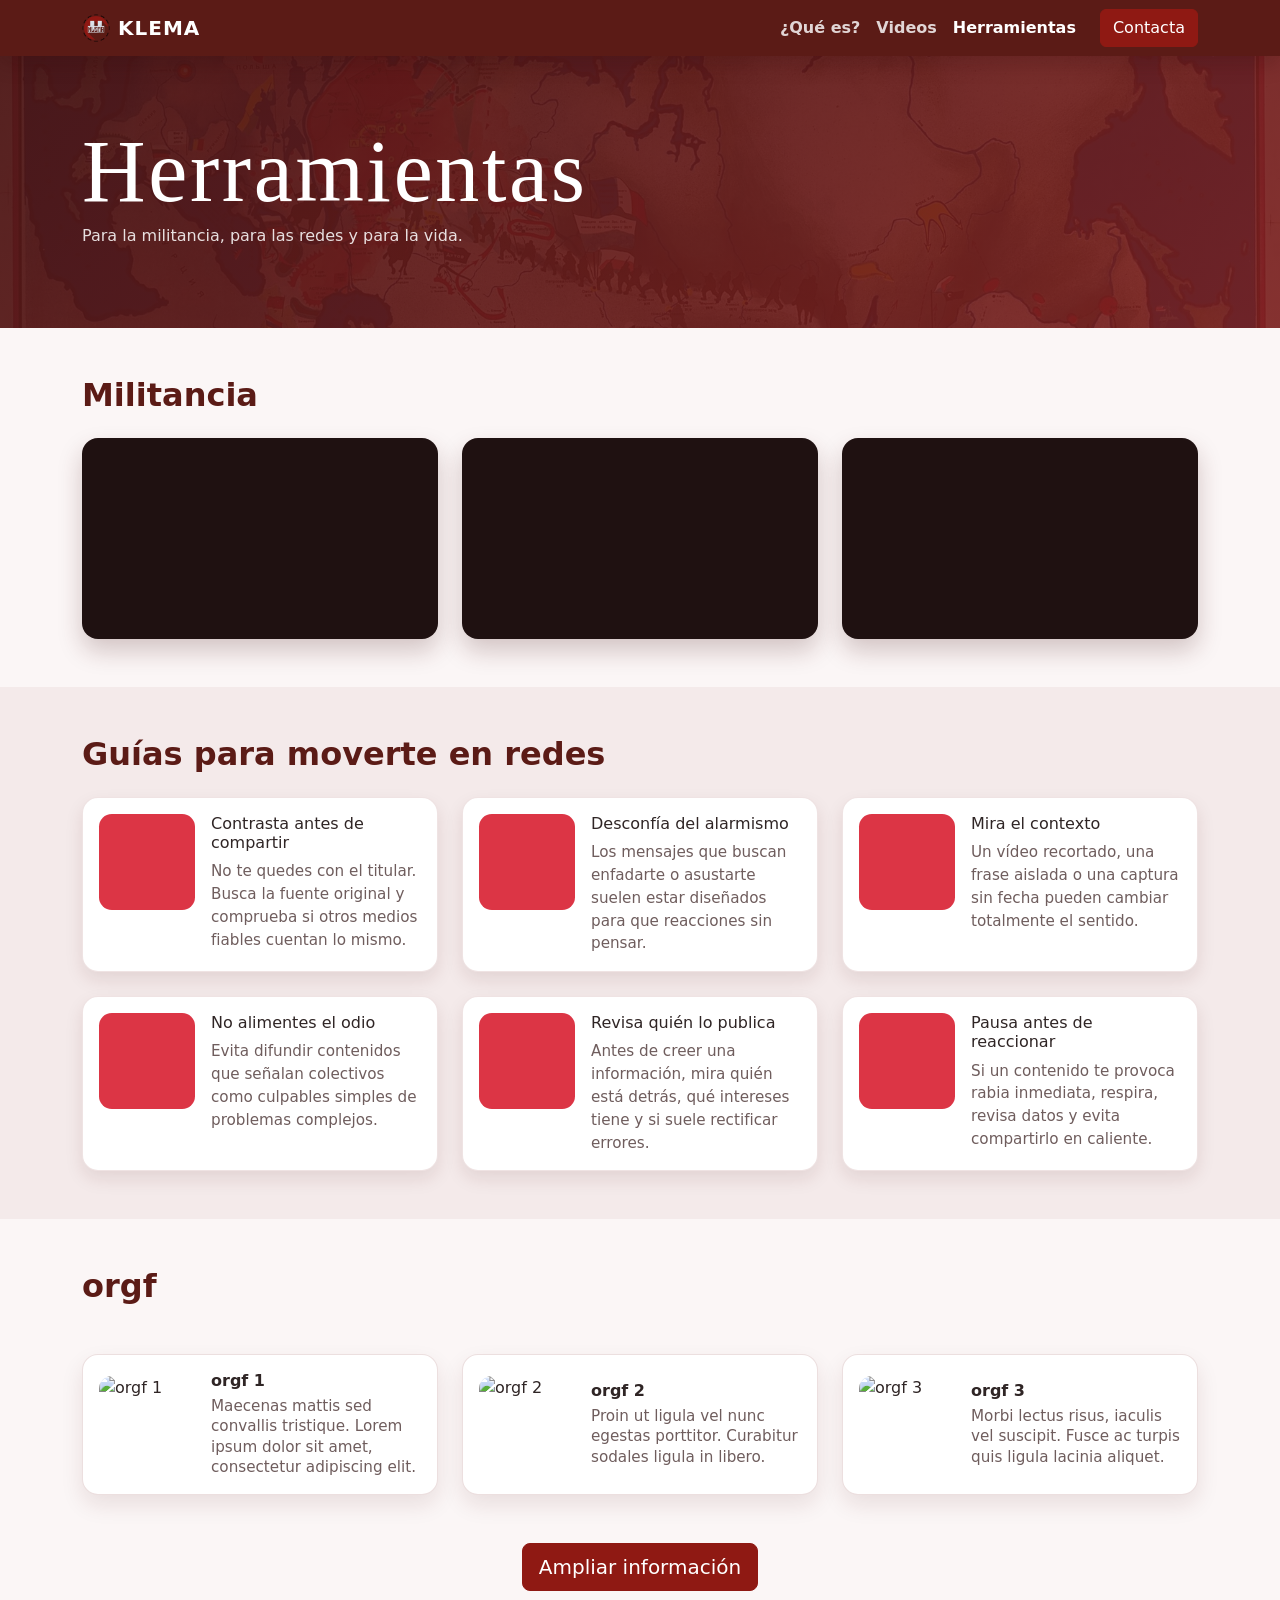
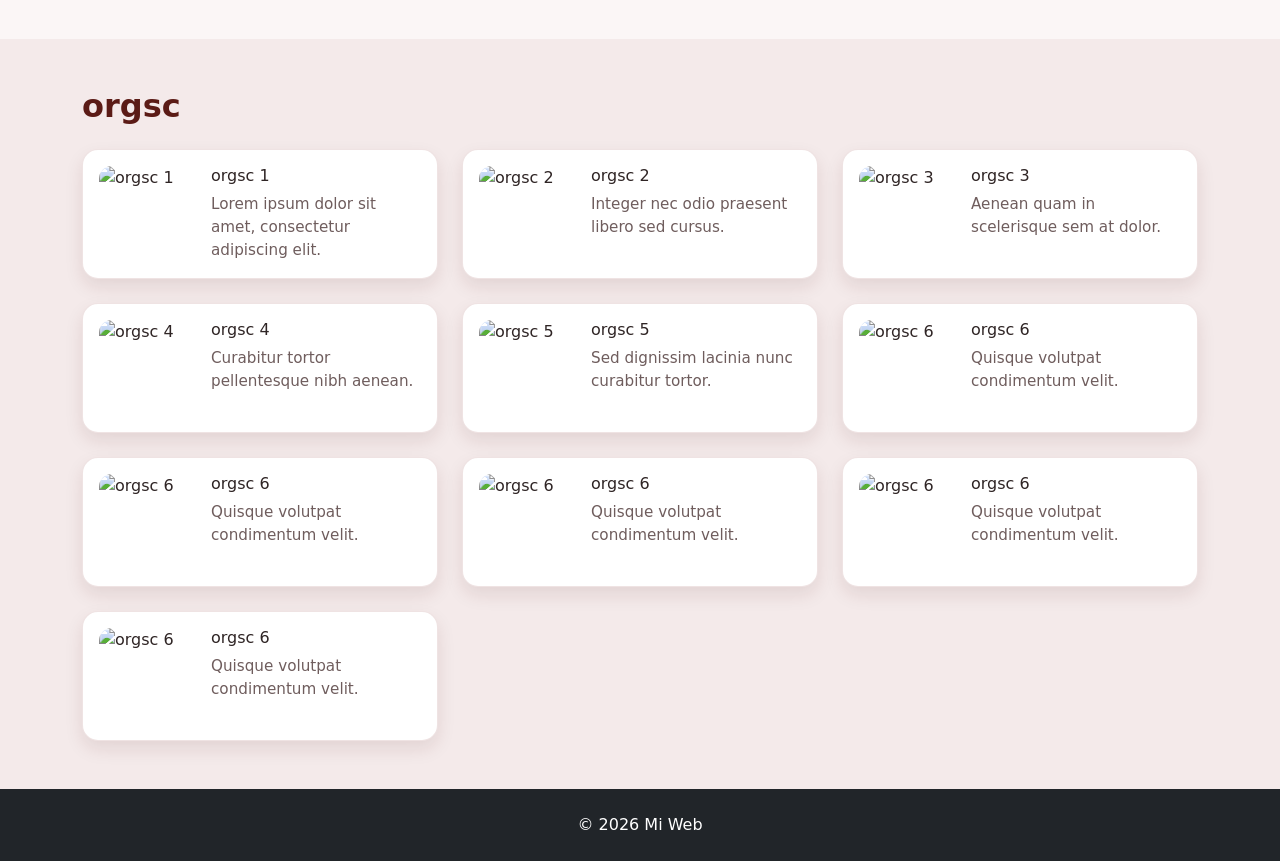
==== commit faad7d87: "herram" ====
--- a/herramientas.html
+++ b/herramientas.html
@@ -49,14 +49,14 @@
   <header class="page-header">
     <div class="container">
       <h1>Herramientas</h1>
-      <p>Secciones Mili, Guias, orgf y orgsc.</p>
+      <p>Para la militancia, para las redes y para la vida.</p>
     </div>
   </header>
 
   <main>
     <section class="py-5">
       <div class="container">
-        <h2 class="mb-4">Mili</h2>
+        <h2 class="mb-4">Militancia</h2>
 
         <div class="row g-4">
           <div class="col-md-4">
@@ -81,72 +81,85 @@
     </section>
 
     <section class="py-5 bg-light">
-      <div class="container">
-        <h2 class="mb-4">Guias</h2>
-
-        <div class="row g-4">
-          <div class="col-md-6 col-xl-4">
-            <article class="mini-item d-flex gap-3">
-              <img src="https://picsum.photos/id/10/200" class="square-thumb" alt="Guía 1">
-              <div>
-                <h3 class="h6">Guía 1</h3>
-                <p>Lorem ipsum dolor sit amet, consectetur adipiscing elit.</p>
-              </div>
-            </article>
-          </div>
-
-          <div class="col-md-6 col-xl-4">
-            <article class="mini-item d-flex gap-3">
-              <img src="https://picsum.photos/id/20/200" class="square-thumb" alt="Guía 2">
-              <div>
-                <h3 class="h6">Guía 2</h3>
-                <p>Praesent libero, sed cursus ante dapibus diam.</p>
-              </div>
-            </article>
-          </div>
-
-          <div class="col-md-6 col-xl-4">
-            <article class="mini-item d-flex gap-3">
-              <img src="https://picsum.photos/id/30/200" class="square-thumb" alt="Guía 3">
-              <div>
-                <h3 class="h6">Guía 3</h3>
-                <p>Nulla quis sem at nibh elementum imperdiet.</p>
-              </div>
-            </article>
-          </div>
-
-          <div class="col-md-6 col-xl-4">
-            <article class="mini-item d-flex gap-3">
-              <img src="https://picsum.photos/id/40/200" class="square-thumb" alt="Guía 4">
-              <div>
-                <h3 class="h6">Guía 4</h3>
-                <p>Duis sagittis ipsum. Praesent mauris.</p>
-              </div>
-            </article>
-          </div>
-
-          <div class="col-md-6 col-xl-4">
-            <article class="mini-item d-flex gap-3">
-              <img src="https://picsum.photos/id/50/200" class="square-thumb" alt="Guía 5">
-              <div>
-                <h3 class="h6">Guía 5</h3>
-                <p>Vestibulum lacinia arcu eget nulla.</p>
-              </div>
-            </article>
-          </div>
-
-          <div class="col-md-6 col-xl-4">
-            <article class="mini-item d-flex gap-3">
-              <img src="https://picsum.photos/id/60/200" class="square-thumb" alt="Guía 6">
-              <div>
-                <h3 class="h6">Guía 6</h3>
-                <p>Curabitur sodales ligula in libero.</p>
-              </div>
-            </article>
-          </div>
-        </div>
-      </div>
-    </section>
+  <div class="container">
+    <h2 class="mb-4">Guías para moverte en redes</h2>
+
+    <div class="row g-4">
+      <div class="col-md-6 col-xl-4">
+        <article class="mini-item d-flex gap-3">
+          <div class="square-thumb d-flex align-items-center justify-content-center bg-danger text-white fs-2">
+            <i class="bi bi-search"></i>
+          </div>
+          <div>
+            <h3 class="h6">Contrasta antes de compartir</h3>
+            <p>No te quedes con el titular. Busca la fuente original y comprueba si otros medios fiables cuentan lo mismo.</p>
+          </div>
+        </article>
+      </div>
+
+      <div class="col-md-6 col-xl-4">
+        <article class="mini-item d-flex gap-3">
+          <div class="square-thumb d-flex align-items-center justify-content-center bg-danger text-white fs-2">
+            <i class="bi bi-exclamation-triangle"></i>
+          </div>
+          <div>
+            <h3 class="h6">Desconfía del alarmismo</h3>
+            <p>Los mensajes que buscan enfadarte o asustarte suelen estar diseñados para que reacciones sin pensar.</p>
+          </div>
+        </article>
+      </div>
+
+      <div class="col-md-6 col-xl-4">
+        <article class="mini-item d-flex gap-3">
+          <div class="square-thumb d-flex align-items-center justify-content-center bg-danger text-white fs-2">
+            <i class="bi bi-chat-square-quote"></i>
+          </div>
+          <div>
+            <h3 class="h6">Mira el contexto</h3>
+            <p>Un vídeo recortado, una frase aislada o una captura sin fecha pueden cambiar totalmente el sentido.</p>
+          </div>
+        </article>
+      </div>
+
+      <div class="col-md-6 col-xl-4">
+        <article class="mini-item d-flex gap-3">
+          <div class="square-thumb d-flex align-items-center justify-content-center bg-danger text-white fs-2">
+            <i class="bi bi-person-x"></i>
+          </div>
+          <div>
+            <h3 class="h6">No alimentes el odio</h3>
+            <p>Evita difundir contenidos que señalan colectivos como culpables simples de problemas complejos.</p>
+          </div>
+        </article>
+      </div>
+
+      <div class="col-md-6 col-xl-4">
+        <article class="mini-item d-flex gap-3">
+          <div class="square-thumb d-flex align-items-center justify-content-center bg-danger text-white fs-2">
+            <i class="bi bi-link-45deg"></i>
+          </div>
+          <div>
+            <h3 class="h6">Revisa quién lo publica</h3>
+            <p>Antes de creer una información, mira quién está detrás, qué intereses tiene y si suele rectificar errores.</p>
+          </div>
+        </article>
+      </div>
+
+      <div class="col-md-6 col-xl-4">
+        <article class="mini-item d-flex gap-3">
+          <div class="square-thumb d-flex align-items-center justify-content-center bg-danger text-white fs-2">
+            <i class="bi bi-pause-circle"></i>
+          </div>
+          <div>
+            <h3 class="h6">Pausa antes de reaccionar</h3>
+            <p>Si un contenido te provoca rabia inmediata, respira, revisa datos y evita compartirlo en caliente.</p>
+          </div>
+        </article>
+      </div>
+    </div>
+  </div>
+</section>
+
 
 <section class="py-5">
   <div class="container">
--- a/css/styles.css
+++ b/css/styles.css
@@ -84,7 +84,7 @@
 
 .hero h1 {
   font-family: "Regensburg", Georgia, "Times New Roman", serif;
-  font-size: clamp(3rem, 9vw, 6.5rem);
+  font-size: 10rem;
   font-weight: normal;
   letter-spacing: 0.03em;
   line-height: 1;
@@ -419,6 +419,8 @@
   overflow: hidden;
 }
 
+
+
 @media (max-width: 991px) {
   .orgf-box .mini-item {
     min-height: auto;
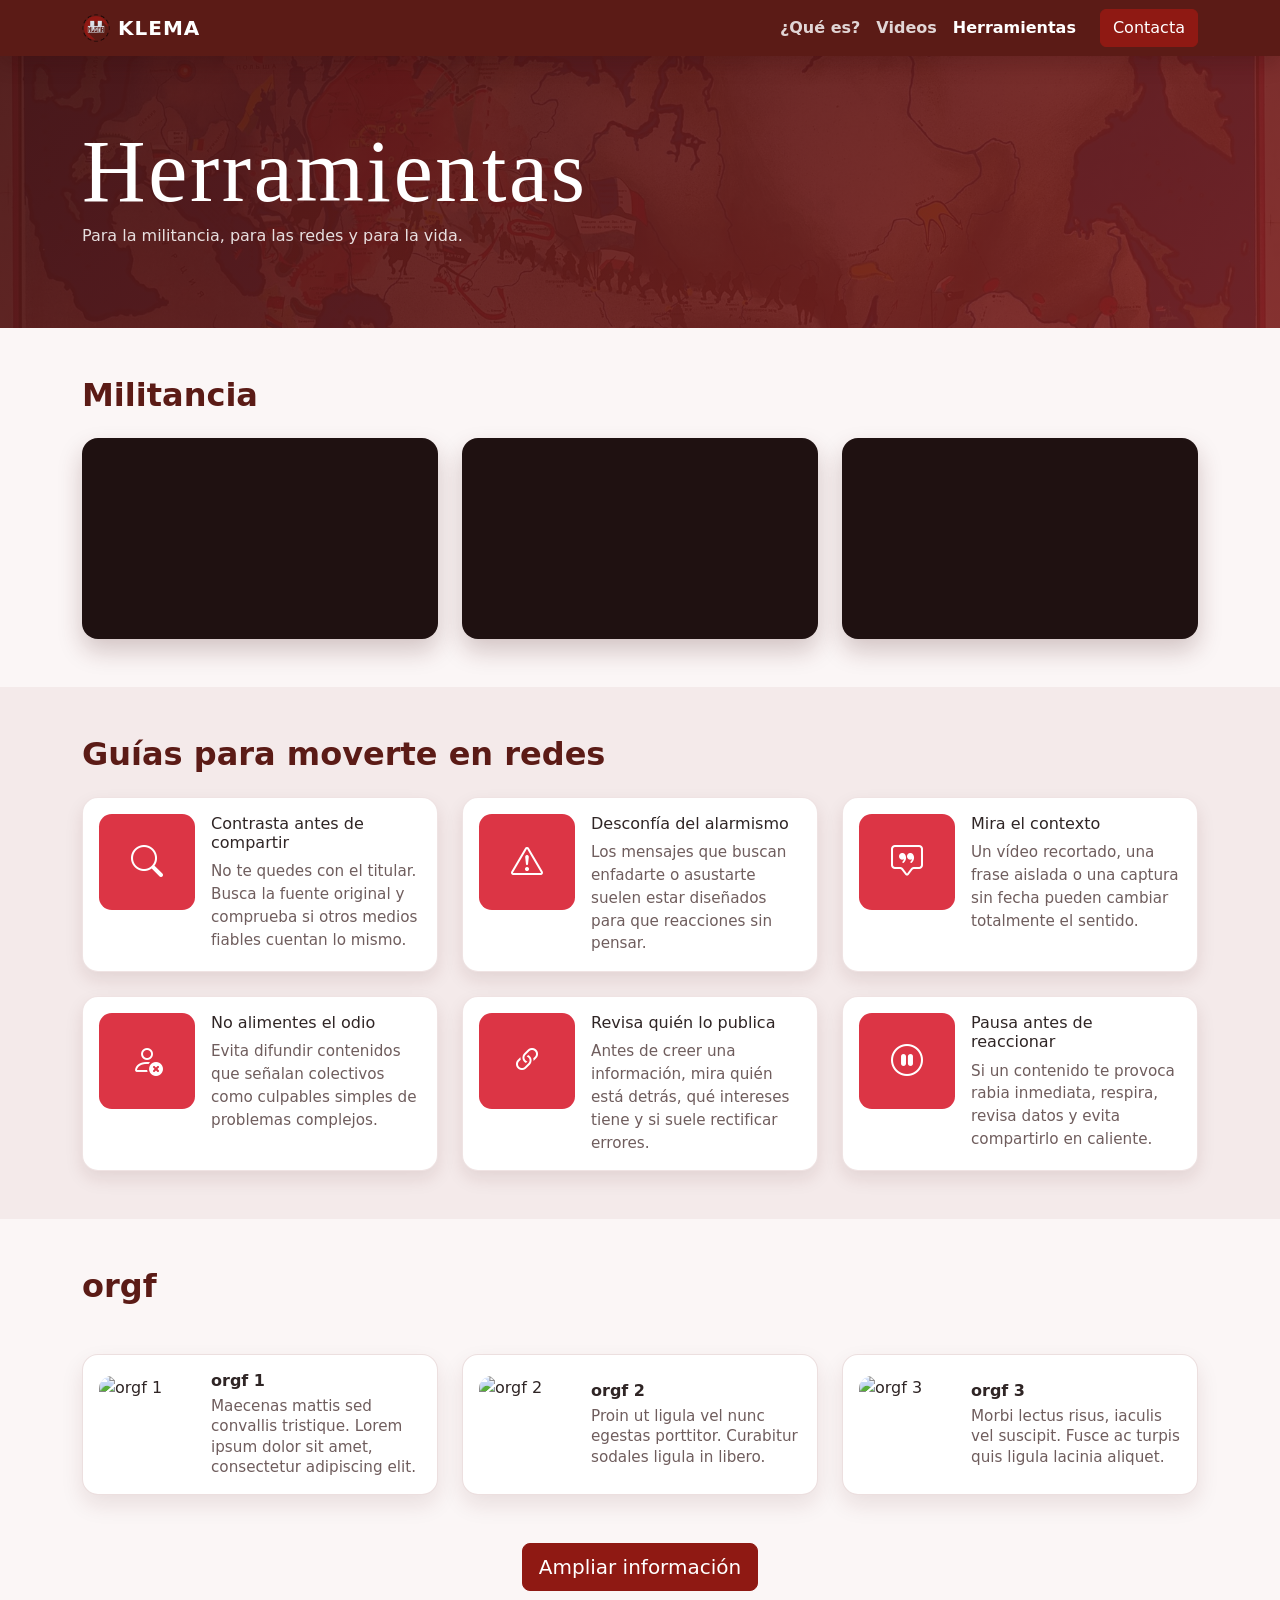
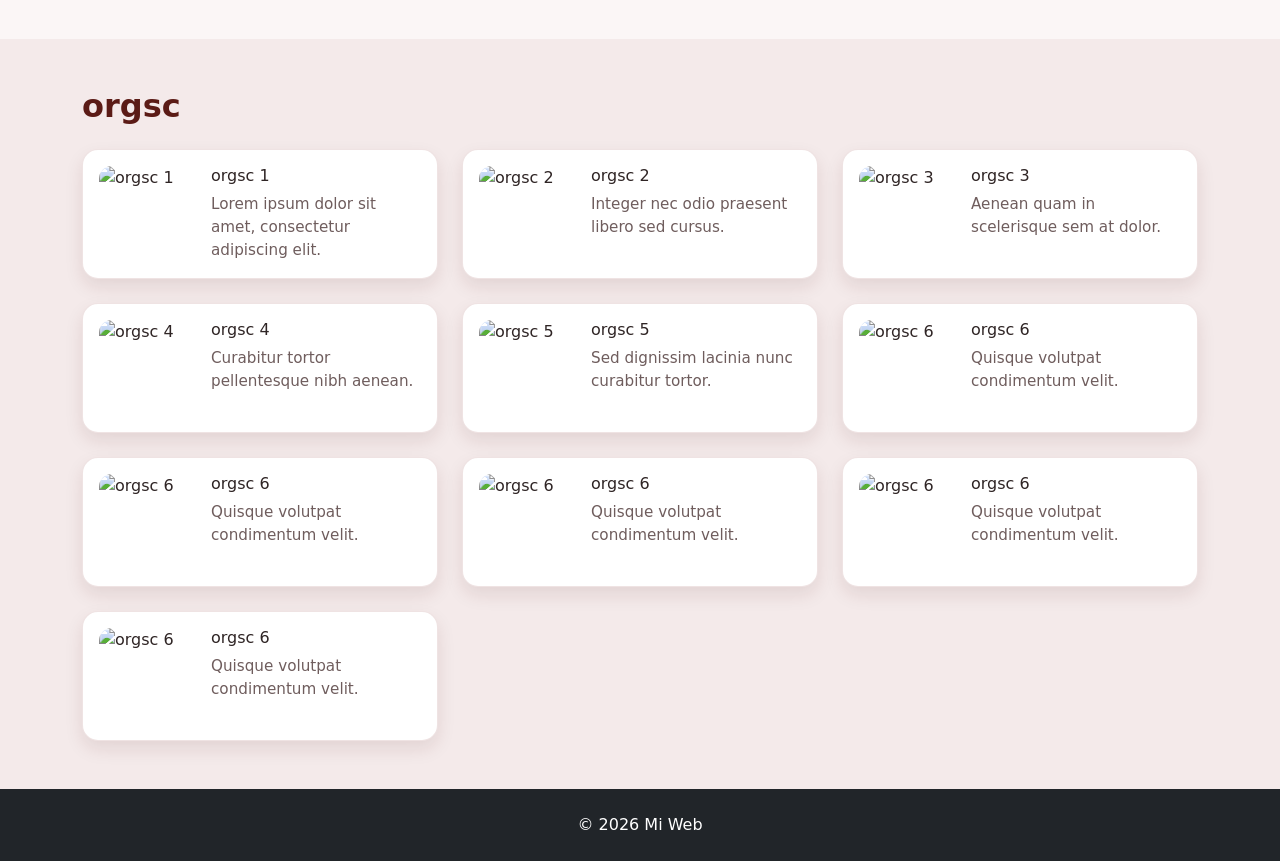
==== commit 6cd02b72: "Update herramientas.html" ====
--- a/herramientas.html
+++ b/herramientas.html
@@ -8,6 +8,7 @@
   <link href="https://cdn.jsdelivr.net/npm/bootstrap@5.3.3/dist/css/bootstrap.min.css" rel="stylesheet">
   <link rel="stylesheet" href="css/styles.css">
   <link rel="icon" type="image/png" href="imagenes/logo/Mesa de trabajo 2 copia.png">
+  <link rel="stylesheet" href="https://cdn.jsdelivr.net/npm/bootstrap-icons@1.11.3/font/bootstrap-icons.min.css">
 </head>
 
 <body>
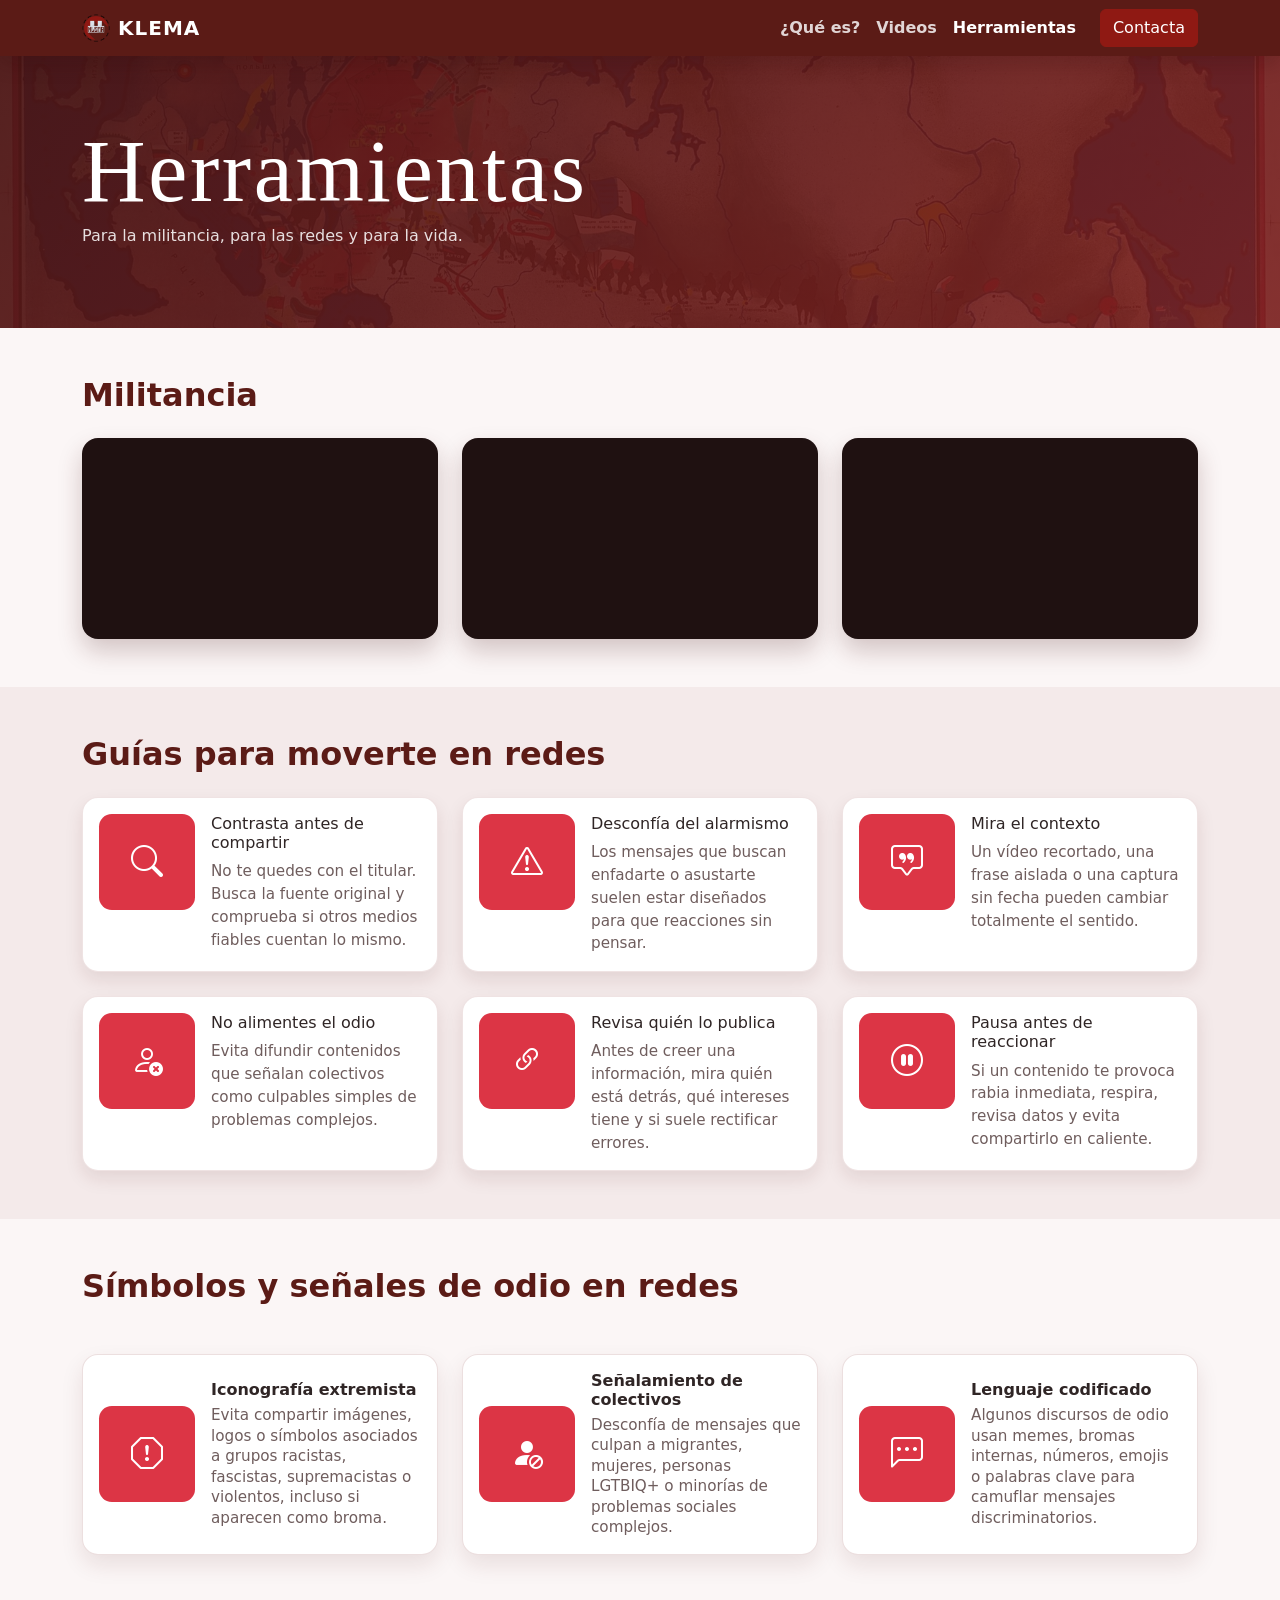
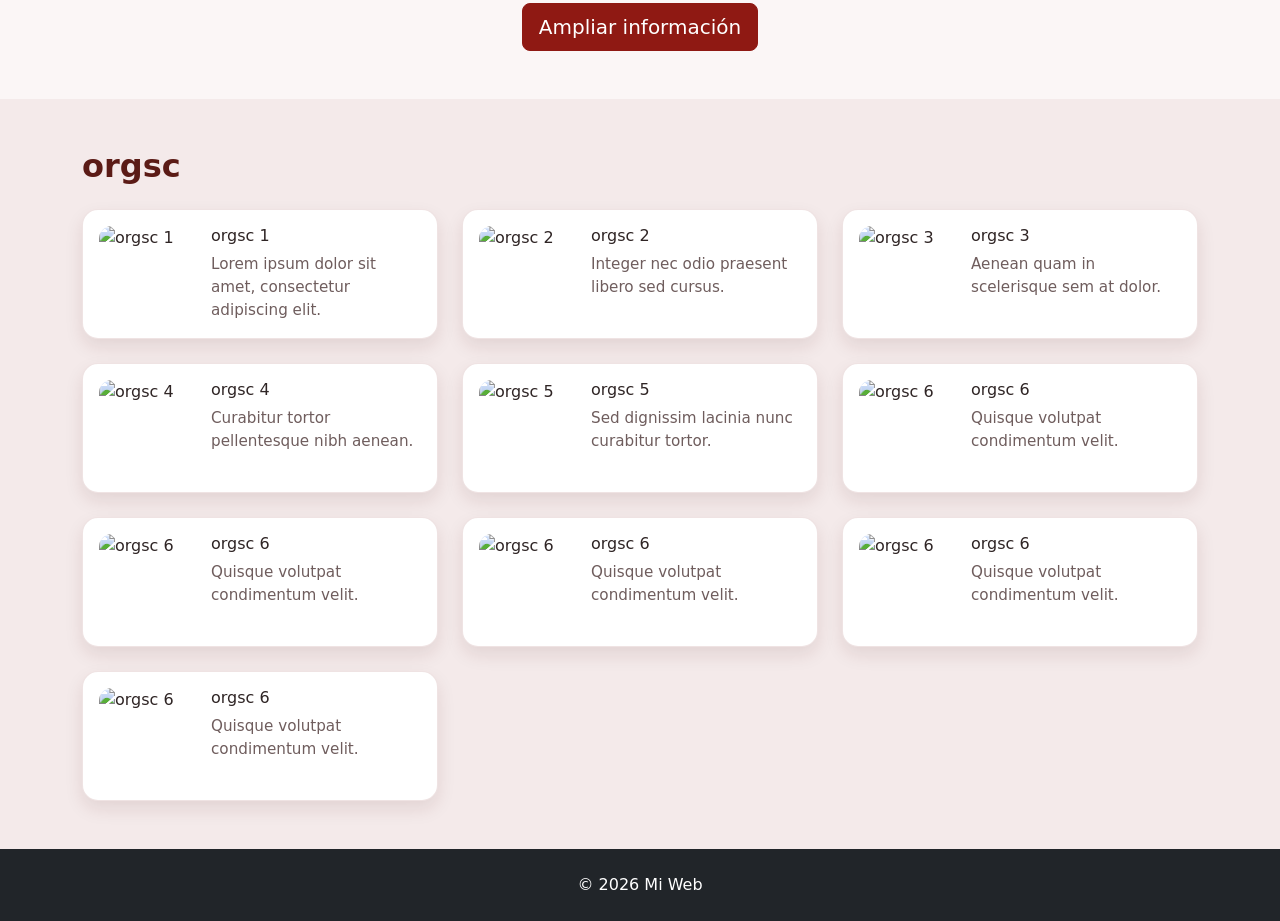
==== commit ac281292: "Update herramientas.html" ====
--- a/herramientas.html
+++ b/herramientas.html
@@ -164,61 +164,66 @@
 
 <section class="py-5">
   <div class="container">
-    <h2 class="mb-4">orgf</h2>
-
-      <div class="row g-4 orgf-row">
-        <div class="col-lg-4">
-          <article class="mini-item orgf-card d-flex gap-3">
-            <img src="https://picsum.photos/id/70/200" class="square-thumb" alt="orgf 1">
-
-            <div class="orgf-card-content">
-              <h3 class="h6">orgf 1</h3>
-
-              <p>
-                Maecenas mattis sed convallis tristique. Lorem ipsum dolor sit amet,
-                consectetur adipiscing elit.
-              </p>
-            </div>
-          </article>
-        </div>
-
-        <div class="col-lg-4">
-          <article class="mini-item orgf-card d-flex gap-3">
-            <img src="https://picsum.photos/id/80/200" class="square-thumb" alt="orgf 2">
-
-            <div class="orgf-card-content">
-              <h3 class="h6">orgf 2</h3>
-
-              <p>
-                Proin ut ligula vel nunc egestas porttitor. Curabitur sodales ligula
-                in libero.
-              </p>
-            </div>
-          </article>
-        </div>
-
-        <div class="col-lg-4">
-          <article class="mini-item orgf-card d-flex gap-3">
-            <img src="https://picsum.photos/id/90/200" class="square-thumb" alt="orgf 3">
-
-            <div class="orgf-card-content">
-              <h3 class="h6">orgf 3</h3>
-
-              <p>
-                Morbi lectus risus, iaculis vel suscipit. Fusce ac turpis quis ligula
-                lacinia aliquet.
-              </p>
-            </div>
-          </article>
-        </div>
-      </div>
-      
-      <div class="text-center mt-5">
-        <a href="orgf.html" class="btn btn-primary btn-lg">
-          Ampliar información
-        </a>
-      </div>
+    <h2 class="mb-4">Símbolos y señales de odio en redes</h2>
+
+    <div class="row g-4 orgf-row">
+      <div class="col-lg-4">
+        <article class="mini-item orgf-card d-flex gap-3">
+          <div class="square-thumb d-flex align-items-center justify-content-center bg-danger text-white fs-2">
+            <i class="bi bi-exclamation-octagon"></i>
+          </div>
+
+          <div class="orgf-card-content">
+            <h3 class="h6">Iconografía extremista</h3>
+
+            <p>
+              Evita compartir imágenes, logos o símbolos asociados a grupos racistas,
+              fascistas, supremacistas o violentos, incluso si aparecen como broma.
+            </p>
+          </div>
+        </article>
+      </div>
+
+      <div class="col-lg-4">
+        <article class="mini-item orgf-card d-flex gap-3">
+          <div class="square-thumb d-flex align-items-center justify-content-center bg-danger text-white fs-2">
+            <i class="bi bi-person-fill-slash"></i>
+          </div>
+
+          <div class="orgf-card-content">
+            <h3 class="h6">Señalamiento de colectivos</h3>
+
+            <p>
+              Desconfía de mensajes que culpan a migrantes, mujeres, personas LGTBIQ+
+              o minorías de problemas sociales complejos.
+            </p>
+          </div>
+        </article>
+      </div>
+
+      <div class="col-lg-4">
+        <article class="mini-item orgf-card d-flex gap-3">
+          <div class="square-thumb d-flex align-items-center justify-content-center bg-danger text-white fs-2">
+            <i class="bi bi-chat-left-dots"></i>
+          </div>
+
+          <div class="orgf-card-content">
+            <h3 class="h6">Lenguaje codificado</h3>
+
+            <p>
+              Algunos discursos de odio usan memes, bromas internas, números, emojis
+              o palabras clave para camuflar mensajes discriminatorios.
+            </p>
+          </div>
+        </article>
+      </div>
+    </div>
     
+    <div class="text-center mt-5">
+      <a href="orgf.html" class="btn btn-primary btn-lg">
+        Ampliar información
+      </a>
+    </div>
   </div>
 </section>
 
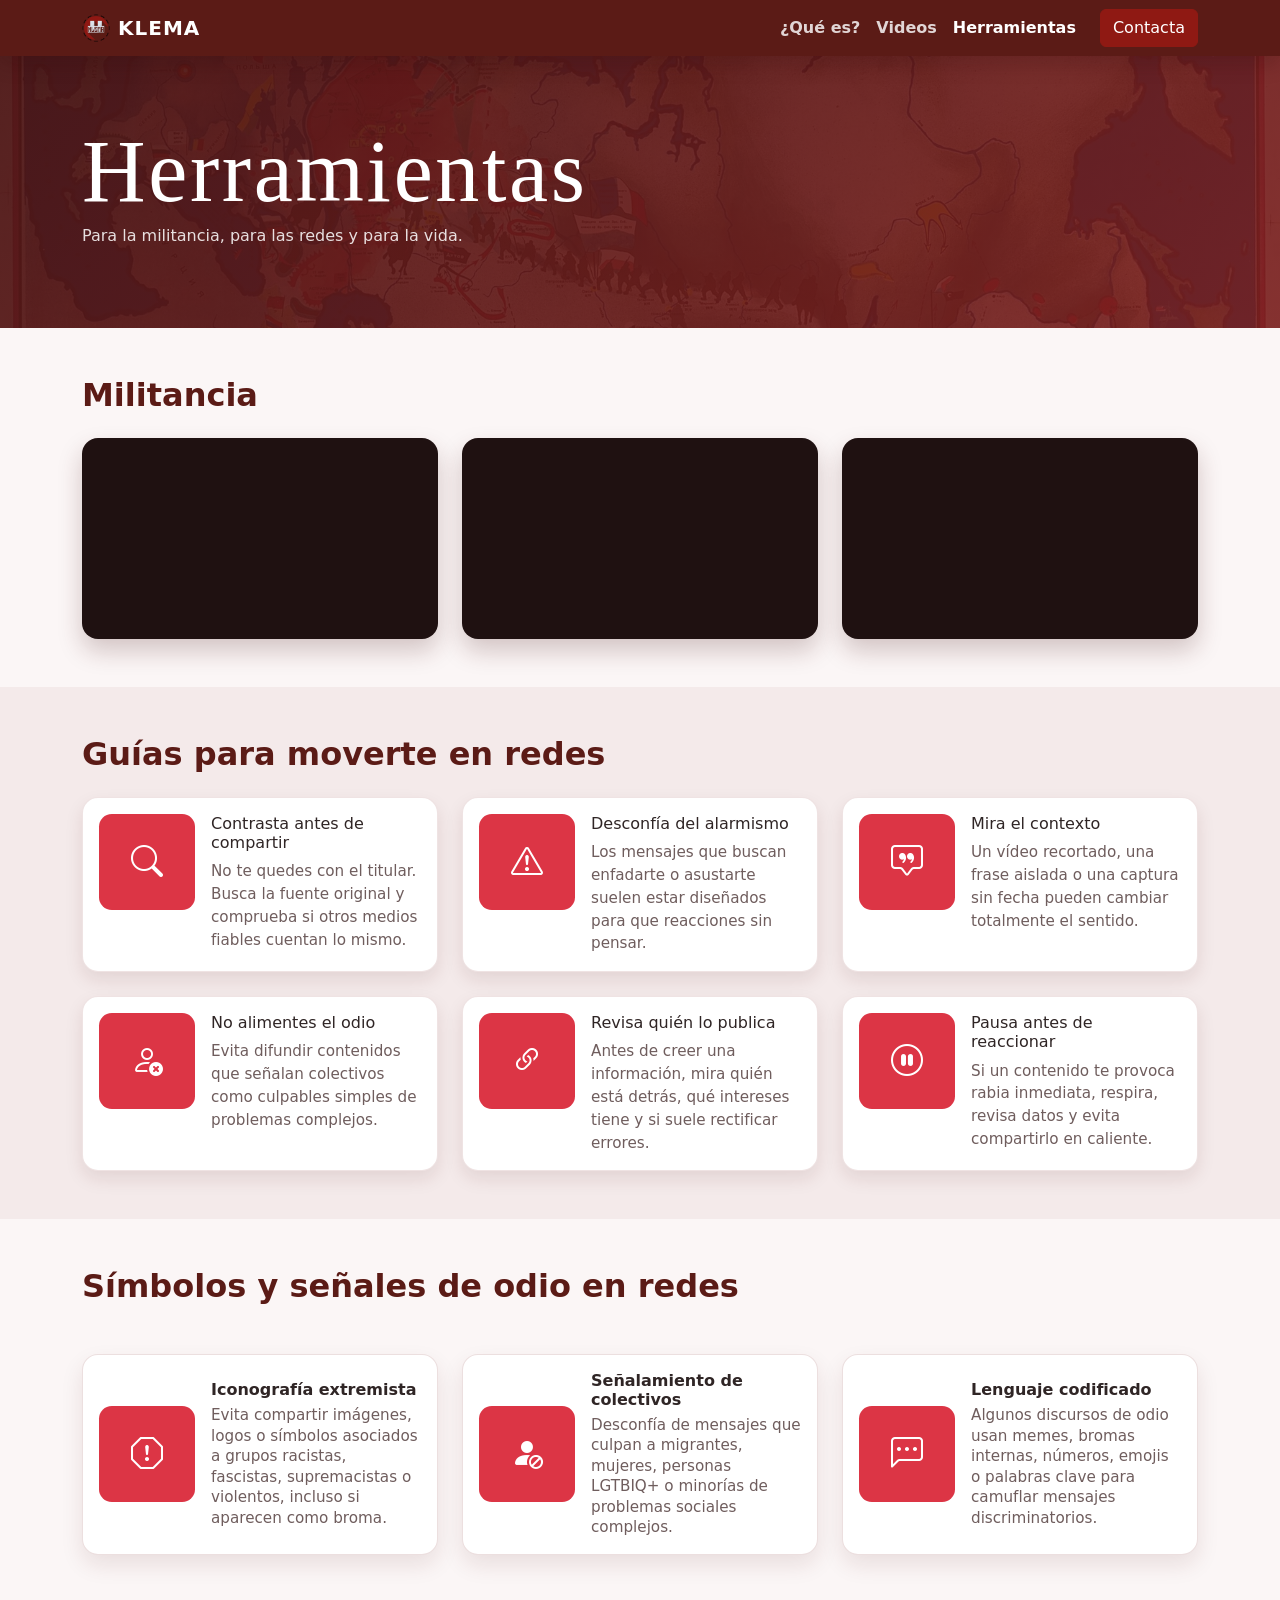
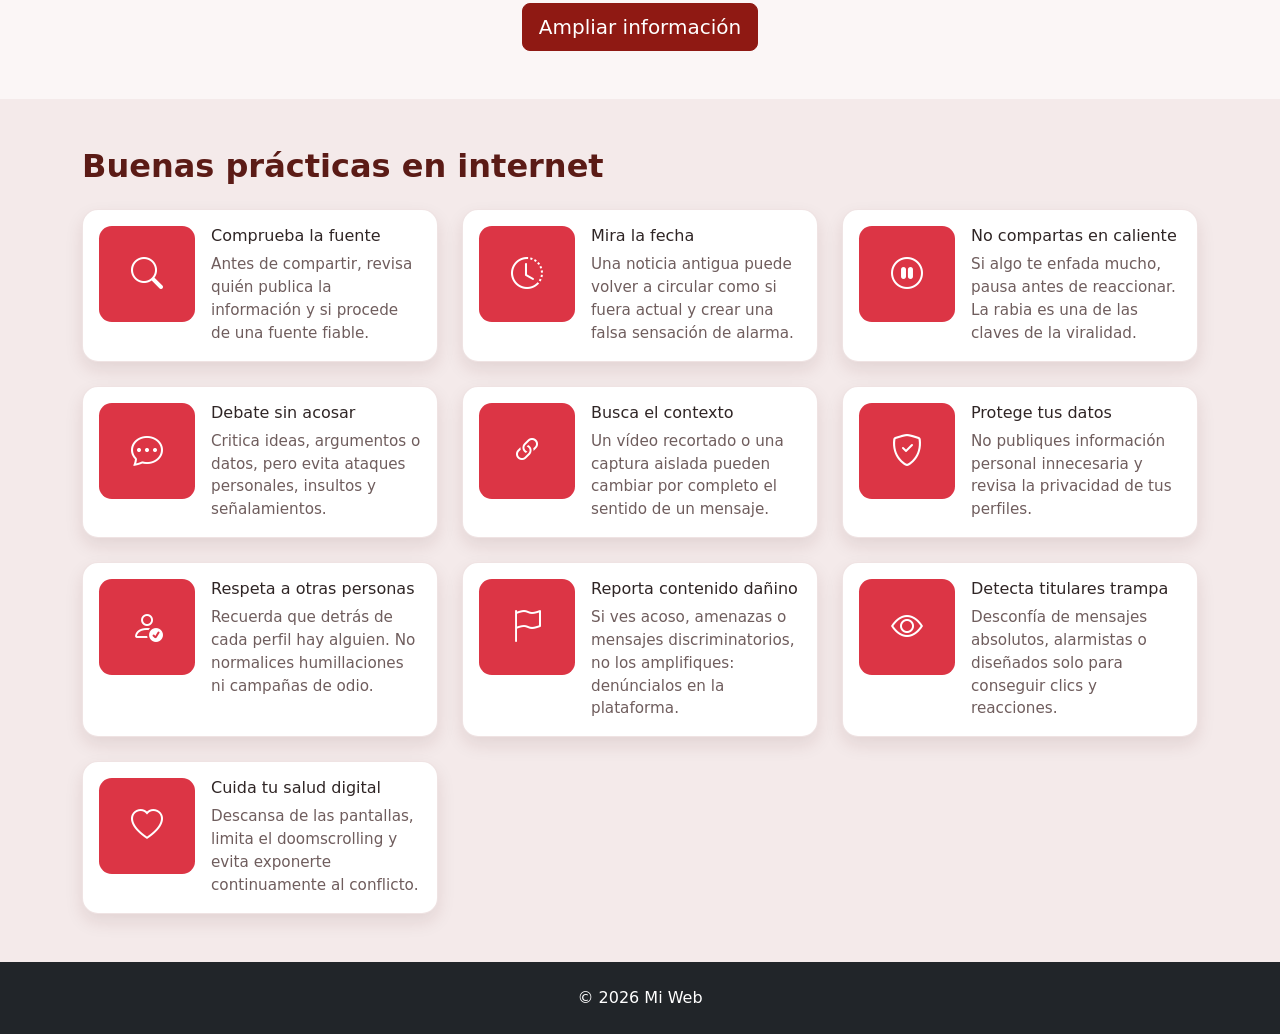
==== commit b834dcec: "Update herramientas.html" ====
--- a/herramientas.html
+++ b/herramientas.html
@@ -228,112 +228,132 @@
 </section>
 
     <section class="py-5 bg-light">
-      <div class="container">
-        <h2 class="mb-4">orgsc</h2>
-
-        <div class="row g-4">
-          <div class="col-md-6 col-xl-4">
-            <article class="mini-item d-flex gap-3">
-              <img src="https://picsum.photos/id/110/200" class="square-thumb" alt="orgsc 1">
-              <div>
-                <h3 class="h6">orgsc 1</h3>
-                <p>Lorem ipsum dolor sit amet, consectetur adipiscing elit.</p>
-              </div>
-            </article>
-          </div>
-
-          <div class="col-md-6 col-xl-4">
-            <article class="mini-item d-flex gap-3">
-              <img src="https://picsum.photos/id/120/200" class="square-thumb" alt="orgsc 2">
-              <div>
-                <h3 class="h6">orgsc 2</h3>
-                <p>Integer nec odio praesent libero sed cursus.</p>
-              </div>
-            </article>
-          </div>
-
-          <div class="col-md-6 col-xl-4">
-            <article class="mini-item d-flex gap-3">
-              <img src="https://picsum.photos/id/130/200" class="square-thumb" alt="orgsc 3">
-              <div>
-                <h3 class="h6">orgsc 3</h3>
-                <p>Aenean quam in scelerisque sem at dolor.</p>
-              </div>
-            </article>
-          </div>
-
-          <div class="col-md-6 col-xl-4">
-            <article class="mini-item d-flex gap-3">
-              <img src="https://picsum.photos/id/140/200" class="square-thumb" alt="orgsc 4">
-              <div>
-                <h3 class="h6">orgsc 4</h3>
-                <p>Curabitur tortor pellentesque nibh aenean.</p>
-              </div>
-            </article>
-          </div>
-
-          <div class="col-md-6 col-xl-4">
-            <article class="mini-item d-flex gap-3">
-              <img src="https://picsum.photos/id/150/200" class="square-thumb" alt="orgsc 5">
-              <div>
-                <h3 class="h6">orgsc 5</h3>
-                <p>Sed dignissim lacinia nunc curabitur tortor.</p>
-              </div>
-            </article>
-          </div>
-
-          <div class="col-md-6 col-xl-4">
-            <article class="mini-item d-flex gap-3">
-              <img src="https://picsum.photos/id/160/200" class="square-thumb" alt="orgsc 6">
-              <div>
-                <h3 class="h6">orgsc 6</h3>
-                <p>Quisque volutpat condimentum velit.</p>
-              </div>
-            </article>
-          </div>
-
-          <div class="col-md-6 col-xl-4">
-            <article class="mini-item d-flex gap-3">
-              <img src="https://picsum.photos/id/160/200" class="square-thumb" alt="orgsc 6">
-              <div>
-                <h3 class="h6">orgsc 6</h3>
-                <p>Quisque volutpat condimentum velit.</p>
-              </div>
-            </article>
-          </div>
-
-          <div class="col-md-6 col-xl-4">
-            <article class="mini-item d-flex gap-3">
-              <img src="https://picsum.photos/id/160/200" class="square-thumb" alt="orgsc 6">
-              <div>
-                <h3 class="h6">orgsc 6</h3>
-                <p>Quisque volutpat condimentum velit.</p>
-              </div>
-            </article>
-          </div>
-
-          <div class="col-md-6 col-xl-4">
-            <article class="mini-item d-flex gap-3">
-              <img src="https://picsum.photos/id/160/200" class="square-thumb" alt="orgsc 6">
-              <div>
-                <h3 class="h6">orgsc 6</h3>
-                <p>Quisque volutpat condimentum velit.</p>
-              </div>
-            </article>
-          </div>
-
-          <div class="col-md-6 col-xl-4">
-            <article class="mini-item d-flex gap-3">
-              <img src="https://picsum.photos/id/160/200" class="square-thumb" alt="orgsc 6">
-              <div>
-                <h3 class="h6">orgsc 6</h3>
-                <p>Quisque volutpat condimentum velit.</p>
-              </div>
-            </article>
-          </div>
-        </div>
-      </div>
-    </section>
+  <div class="container">
+    <h2 class="mb-4">Buenas prácticas en internet</h2>
+
+    <div class="row g-4">
+      <div class="col-md-6 col-xl-4">
+        <article class="mini-item d-flex gap-3">
+          <div class="square-thumb d-flex align-items-center justify-content-center bg-danger text-white fs-2">
+            <i class="bi bi-search"></i>
+          </div>
+          <div>
+            <h3 class="h6">Comprueba la fuente</h3>
+            <p>Antes de compartir, revisa quién publica la información y si procede de una fuente fiable.</p>
+          </div>
+        </article>
+      </div>
+
+      <div class="col-md-6 col-xl-4">
+        <article class="mini-item d-flex gap-3">
+          <div class="square-thumb d-flex align-items-center justify-content-center bg-danger text-white fs-2">
+            <i class="bi bi-clock-history"></i>
+          </div>
+          <div>
+            <h3 class="h6">Mira la fecha</h3>
+            <p>Una noticia antigua puede volver a circular como si fuera actual y crear una falsa sensación de alarma.</p>
+          </div>
+        </article>
+      </div>
+
+      <div class="col-md-6 col-xl-4">
+        <article class="mini-item d-flex gap-3">
+          <div class="square-thumb d-flex align-items-center justify-content-center bg-danger text-white fs-2">
+            <i class="bi bi-pause-circle"></i>
+          </div>
+          <div>
+            <h3 class="h6">No compartas en caliente</h3>
+            <p>Si algo te enfada mucho, pausa antes de reaccionar. La rabia es una de las claves de la viralidad.</p>
+          </div>
+        </article>
+      </div>
+
+      <div class="col-md-6 col-xl-4">
+        <article class="mini-item d-flex gap-3">
+          <div class="square-thumb d-flex align-items-center justify-content-center bg-danger text-white fs-2">
+            <i class="bi bi-chat-dots"></i>
+          </div>
+          <div>
+            <h3 class="h6">Debate sin acosar</h3>
+            <p>Critica ideas, argumentos o datos, pero evita ataques personales, insultos y señalamientos.</p>
+          </div>
+        </article>
+      </div>
+
+      <div class="col-md-6 col-xl-4">
+        <article class="mini-item d-flex gap-3">
+          <div class="square-thumb d-flex align-items-center justify-content-center bg-danger text-white fs-2">
+            <i class="bi bi-link-45deg"></i>
+          </div>
+          <div>
+            <h3 class="h6">Busca el contexto</h3>
+            <p>Un vídeo recortado o una captura aislada pueden cambiar por completo el sentido de un mensaje.</p>
+          </div>
+        </article>
+      </div>
+
+      <div class="col-md-6 col-xl-4">
+        <article class="mini-item d-flex gap-3">
+          <div class="square-thumb d-flex align-items-center justify-content-center bg-danger text-white fs-2">
+            <i class="bi bi-shield-check"></i>
+          </div>
+          <div>
+            <h3 class="h6">Protege tus datos</h3>
+            <p>No publiques información personal innecesaria y revisa la privacidad de tus perfiles.</p>
+          </div>
+        </article>
+      </div>
+
+      <div class="col-md-6 col-xl-4">
+        <article class="mini-item d-flex gap-3">
+          <div class="square-thumb d-flex align-items-center justify-content-center bg-danger text-white fs-2">
+            <i class="bi bi-person-check"></i>
+          </div>
+          <div>
+            <h3 class="h6">Respeta a otras personas</h3>
+            <p>Recuerda que detrás de cada perfil hay alguien. No normalices humillaciones ni campañas de odio.</p>
+          </div>
+        </article>
+      </div>
+
+      <div class="col-md-6 col-xl-4">
+        <article class="mini-item d-flex gap-3">
+          <div class="square-thumb d-flex align-items-center justify-content-center bg-danger text-white fs-2">
+            <i class="bi bi-flag"></i>
+          </div>
+          <div>
+            <h3 class="h6">Reporta contenido dañino</h3>
+            <p>Si ves acoso, amenazas o mensajes discriminatorios, no los amplifiques: denúncialos en la plataforma.</p>
+          </div>
+        </article>
+      </div>
+
+      <div class="col-md-6 col-xl-4">
+        <article class="mini-item d-flex gap-3">
+          <div class="square-thumb d-flex align-items-center justify-content-center bg-danger text-white fs-2">
+            <i class="bi bi-eye"></i>
+          </div>
+          <div>
+            <h3 class="h6">Detecta titulares trampa</h3>
+            <p>Desconfía de mensajes absolutos, alarmistas o diseñados solo para conseguir clics y reacciones.</p>
+          </div>
+        </article>
+      </div>
+
+      <div class="col-md-6 col-xl-4">
+        <article class="mini-item d-flex gap-3">
+          <div class="square-thumb d-flex align-items-center justify-content-center bg-danger text-white fs-2">
+            <i class="bi bi-heart"></i>
+          </div>
+          <div>
+            <h3 class="h6">Cuida tu salud digital</h3>
+            <p>Descansa de las pantallas, limita el doomscrolling y evita exponerte continuamente al conflicto.</p>
+          </div>
+        </article>
+      </div>
+    </div>
+  </div>
+</section>
   </main>
 
   <footer class="bg-dark text-white text-center py-4">
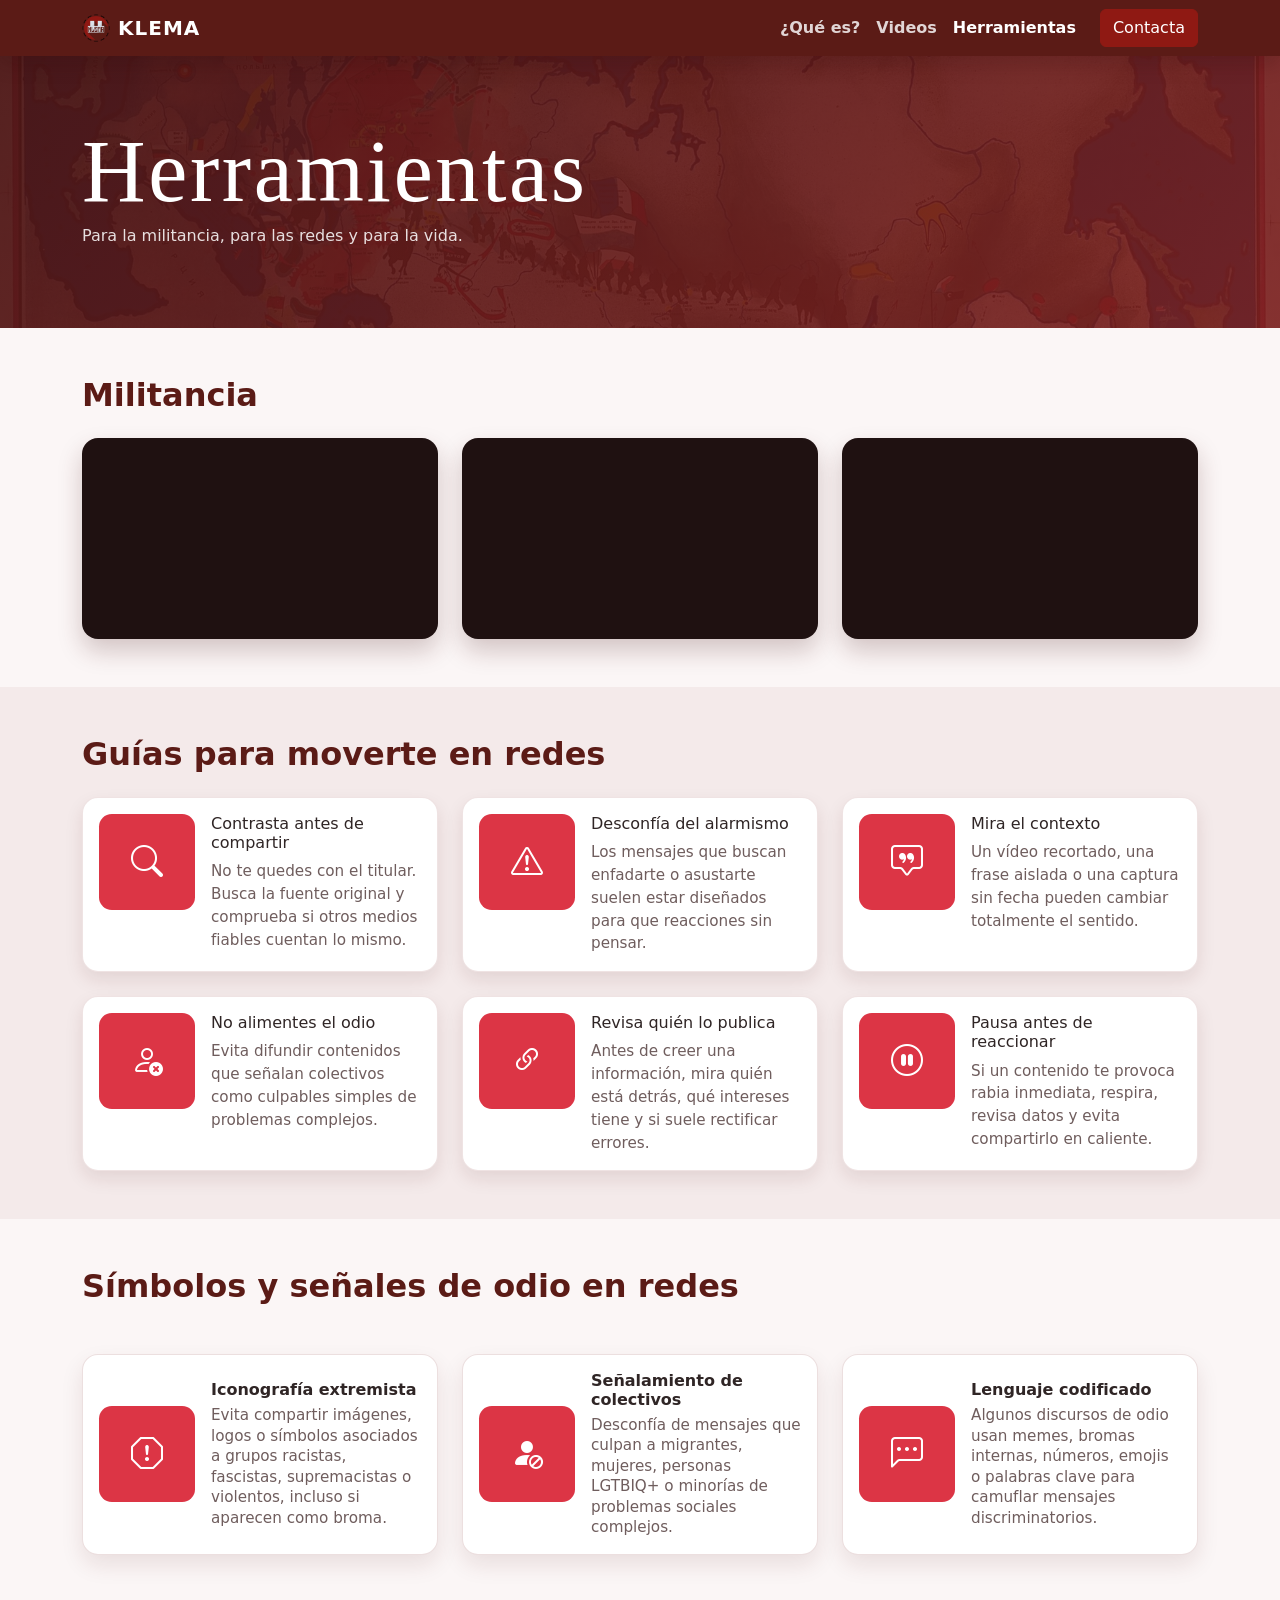
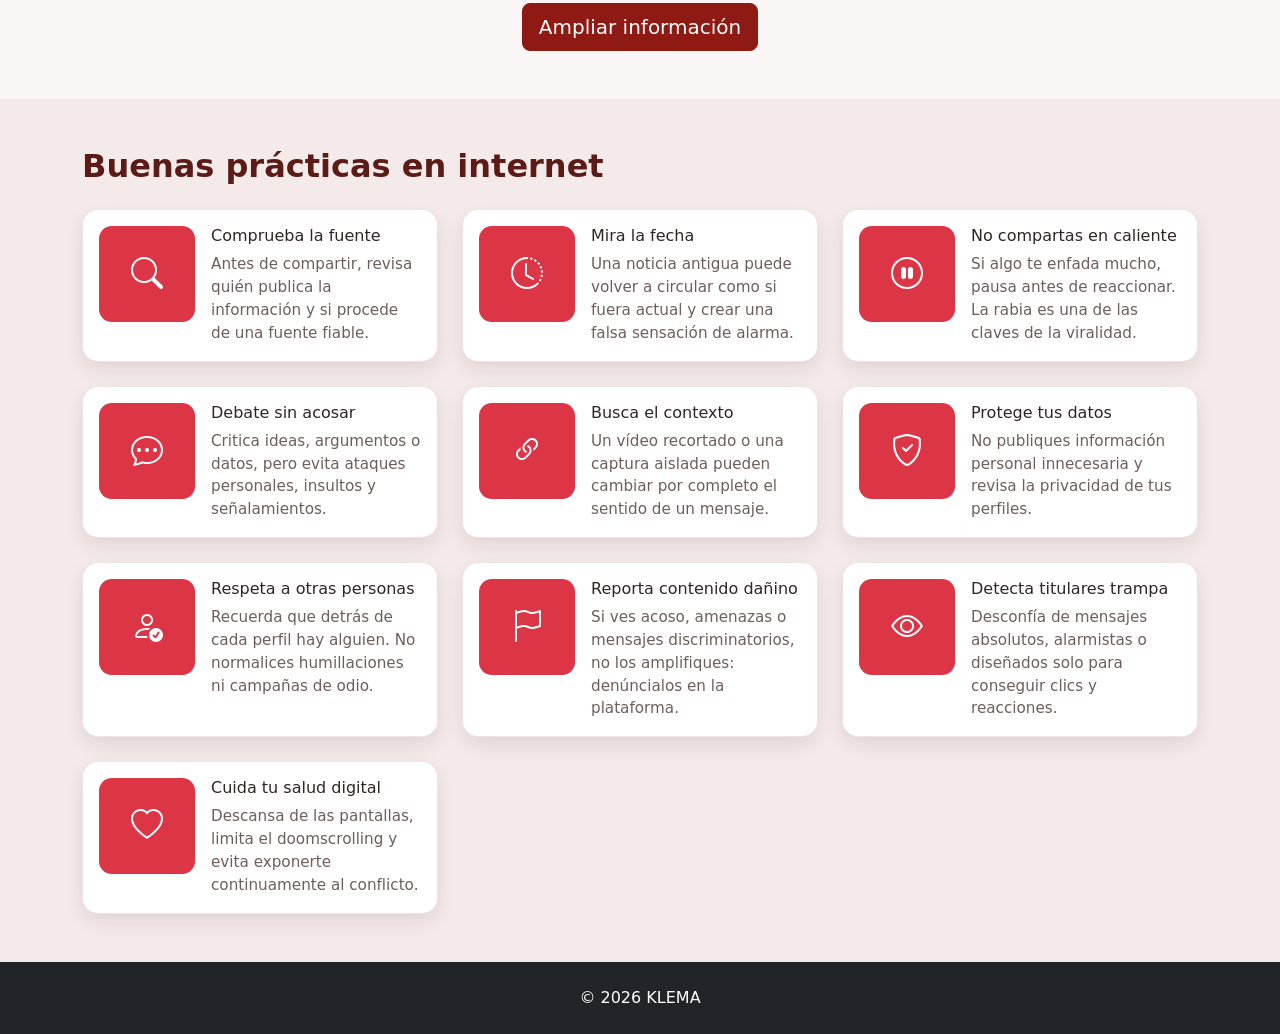
==== commit 9726c2eb: "foot" ====
--- a/herramientas.html
+++ b/herramientas.html
@@ -357,7 +357,7 @@
   </main>
 
   <footer class="bg-dark text-white text-center py-4">
-    <p class="mb-0">© 2026 Mi Web</p>
+    <p class="mb-0">© 2026 KLEMA</p>
   </footer>
 
   <script src="https://cdn.jsdelivr.net/npm/bootstrap@5.3.3/dist/js/bootstrap.bundle.min.js"></script>
